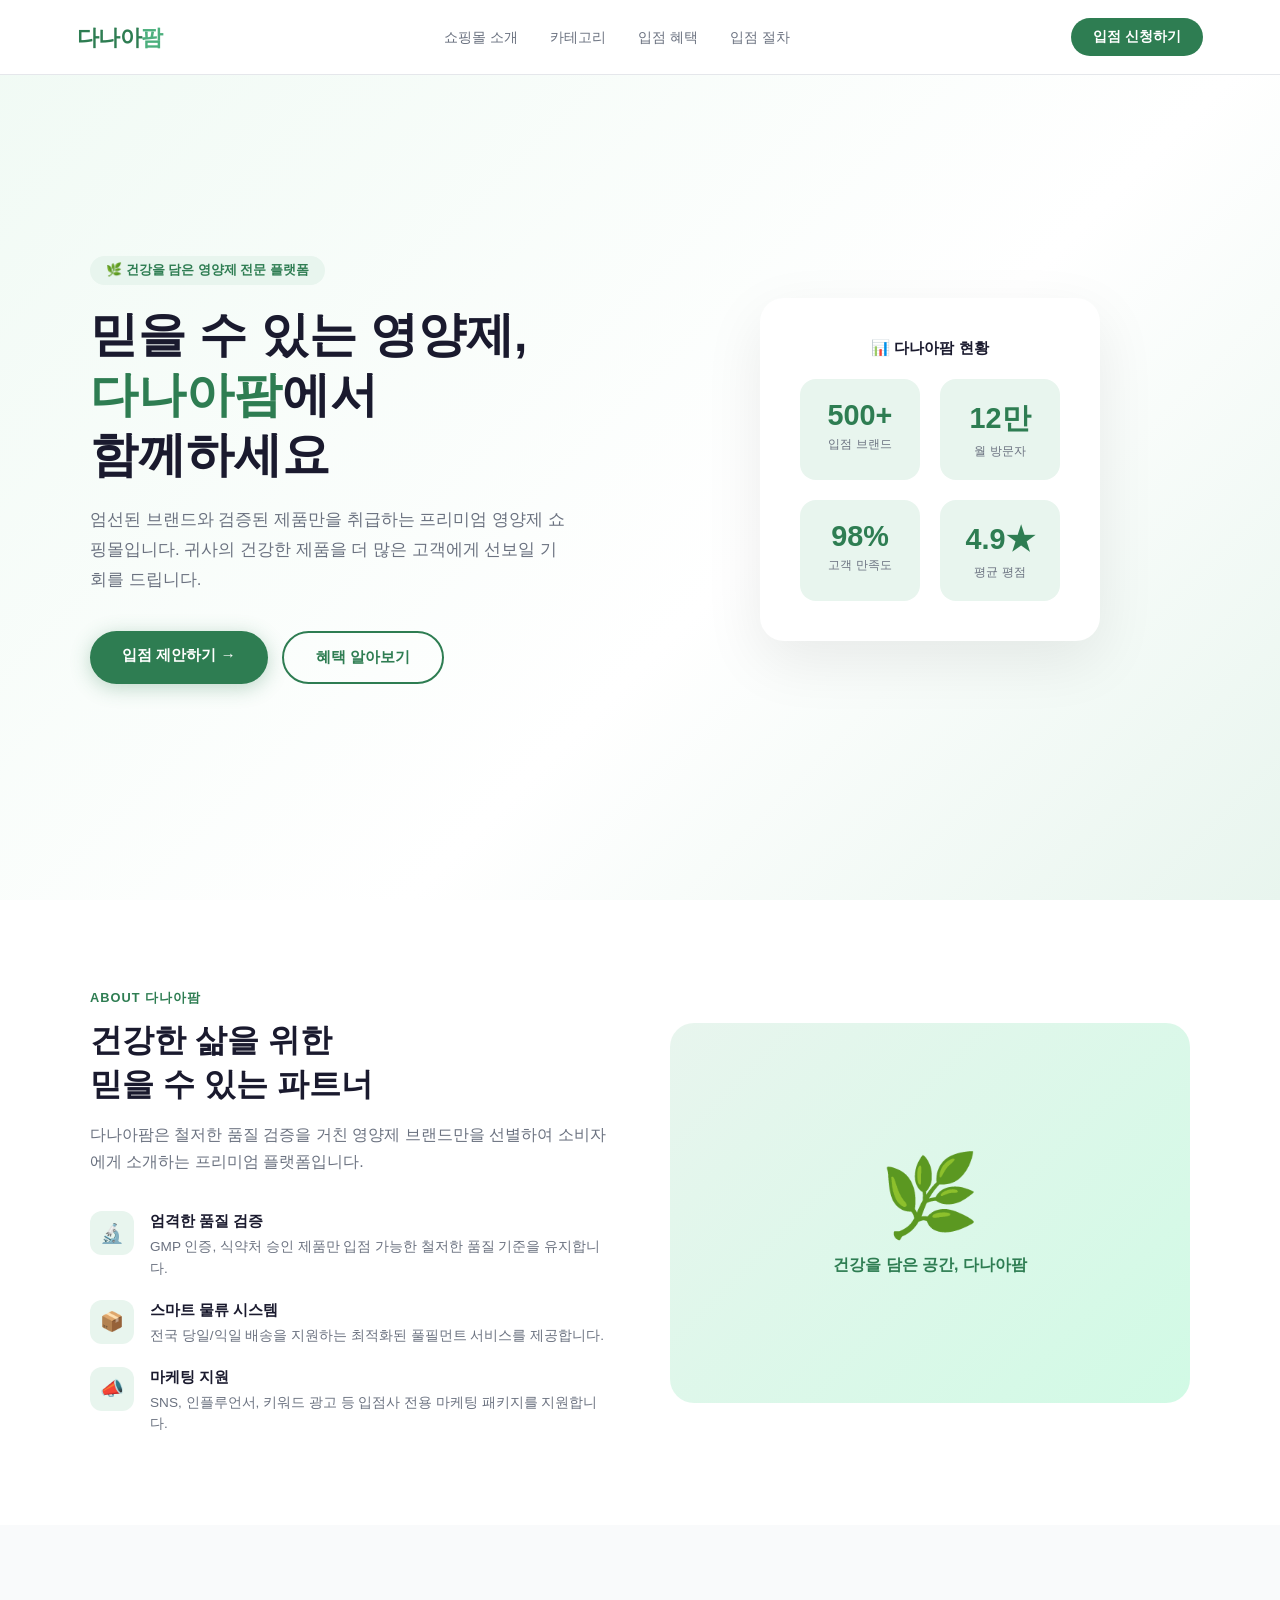
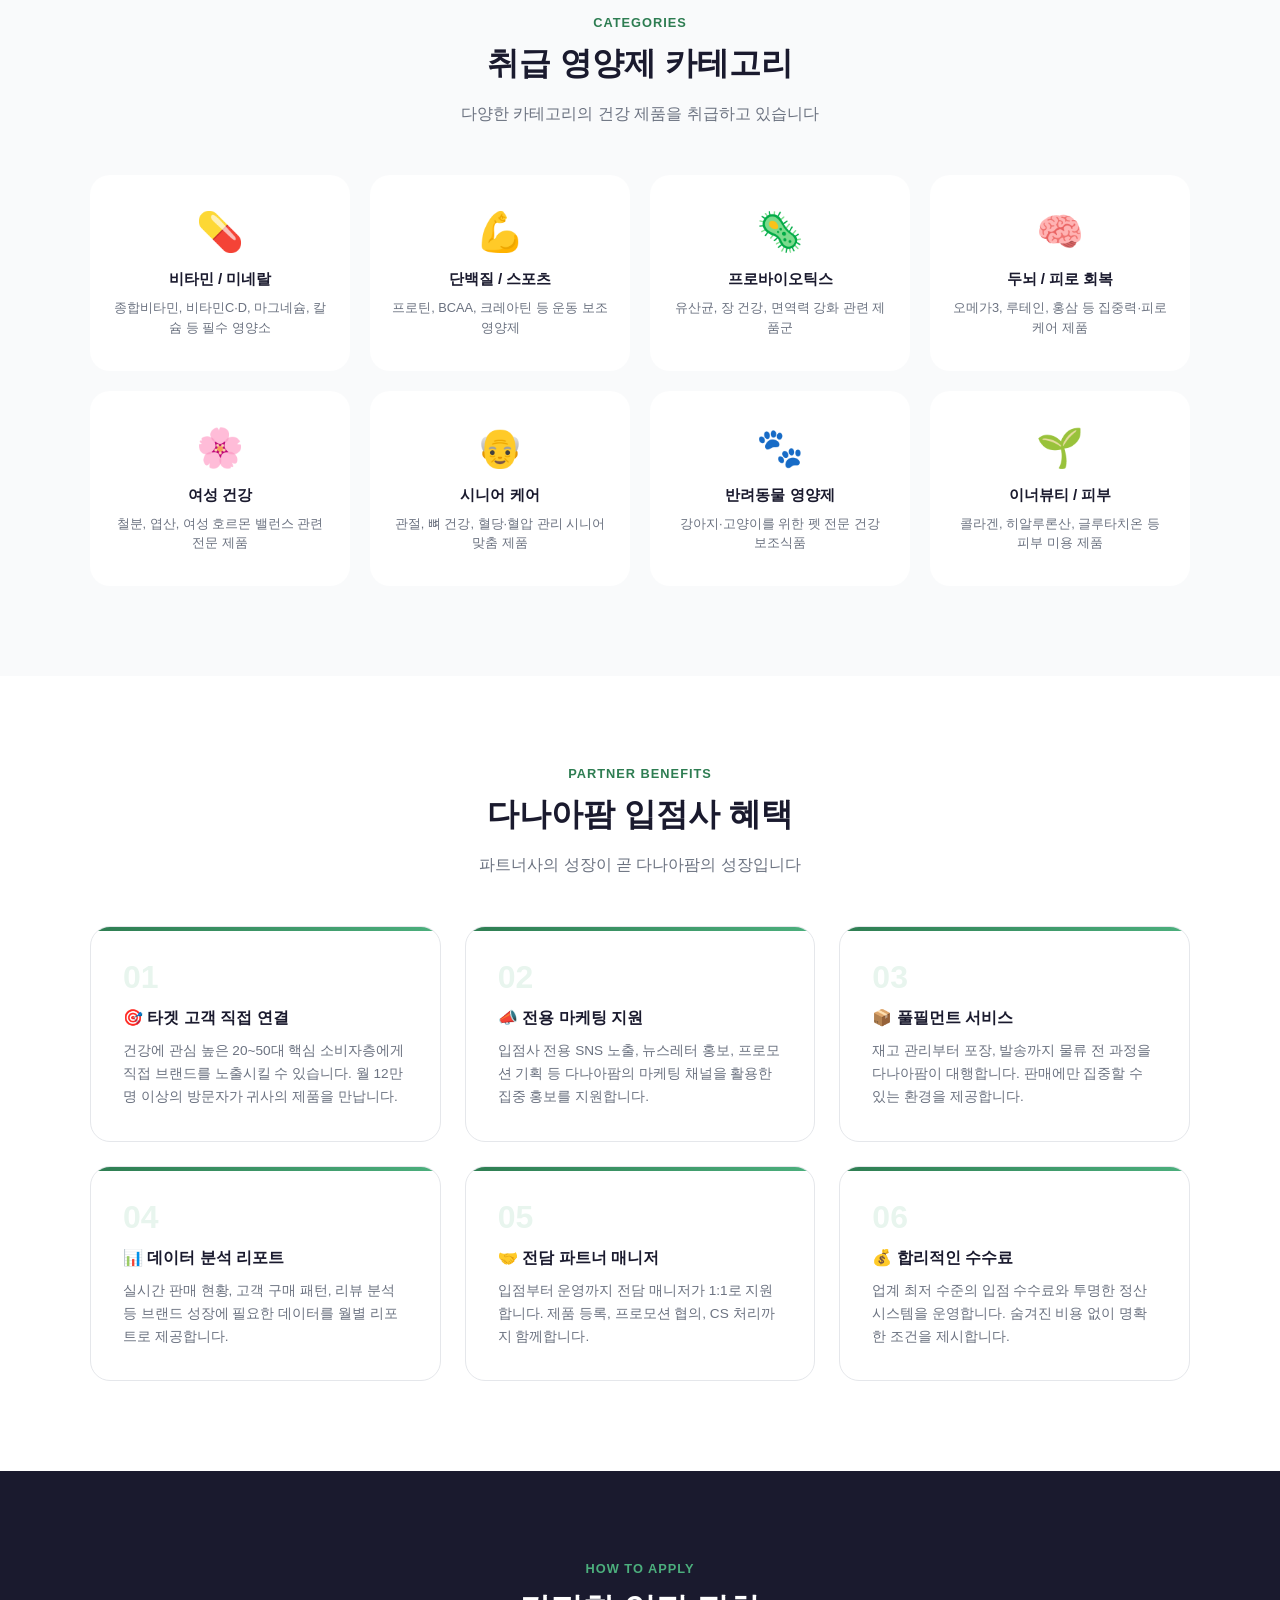
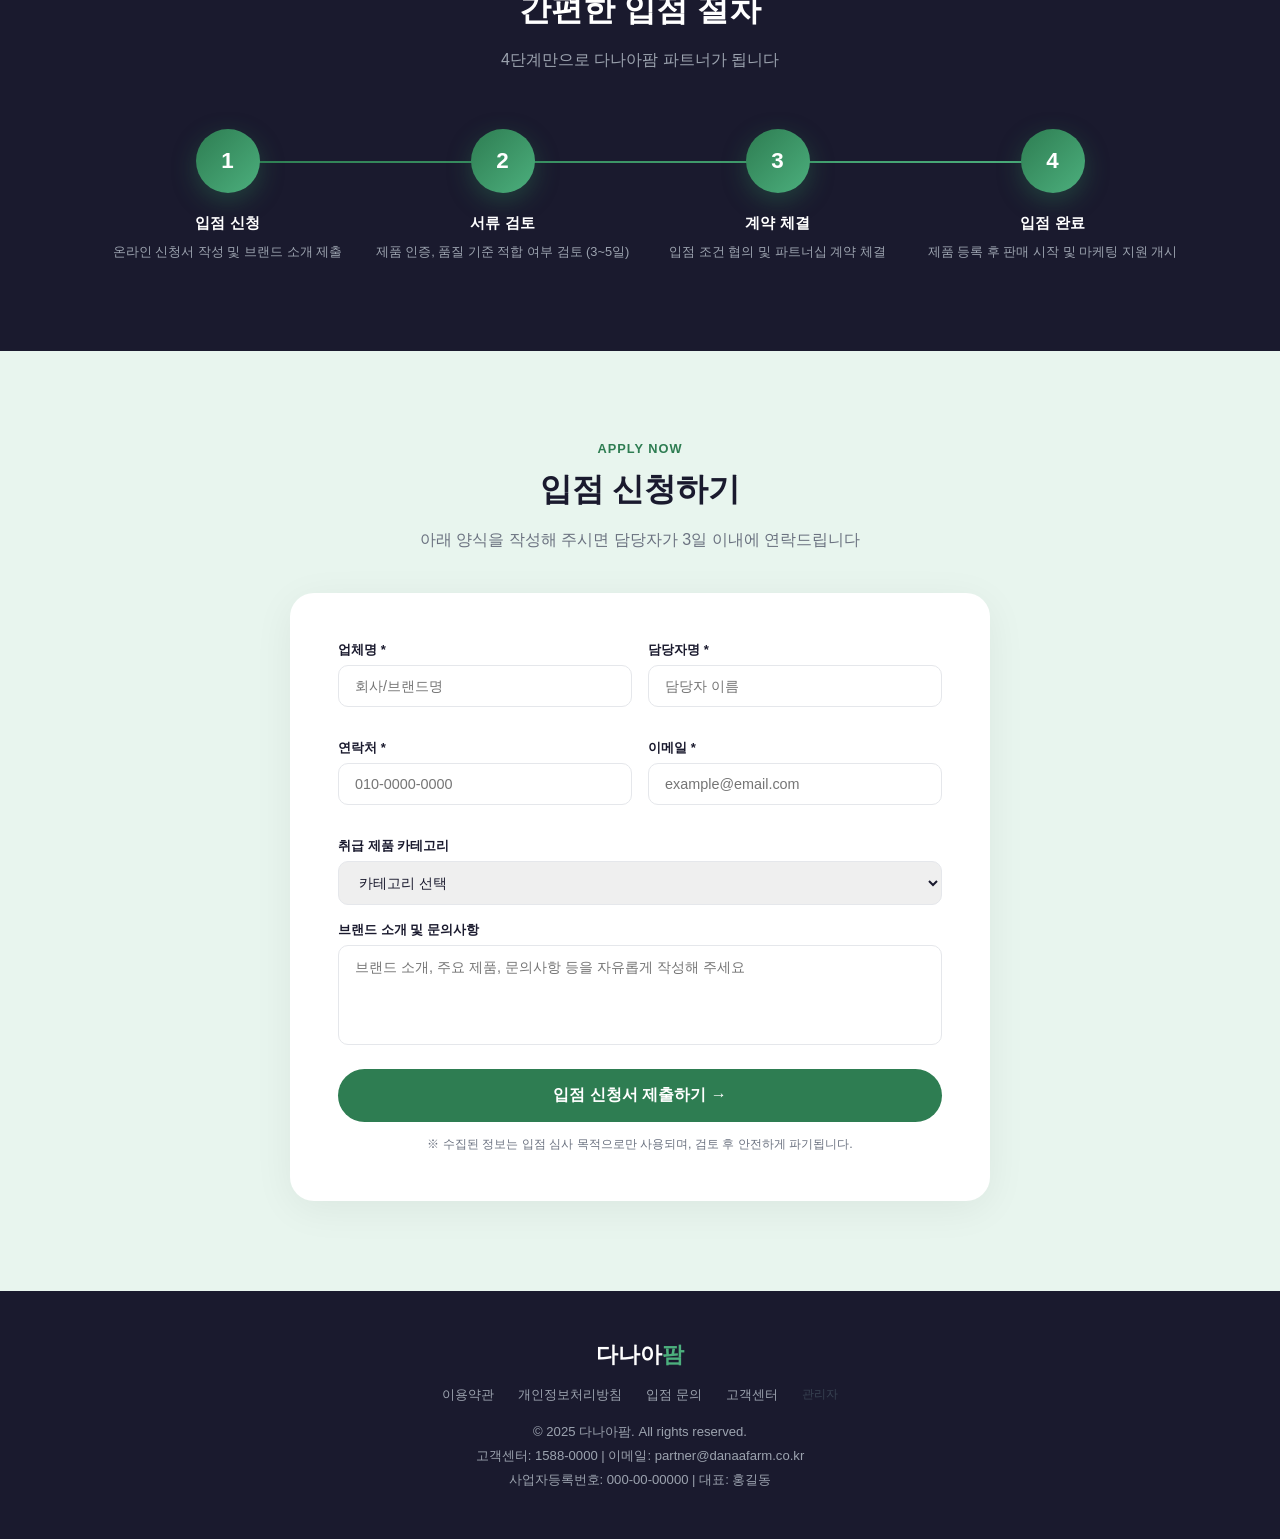
==== index.html @ 6bb66743 "Rename danaafarm.html to index.html" ====
<!DOCTYPE html>
<html lang="ko">
<head>
  <meta charset="UTF-8">
  <meta name="viewport" content="width=device-width, initial-scale=1.0">
  <title>다나아팜 - 건강을 담은 쇼핑몰</title>
  <link rel="stylesheet" href="/danaafarm.css">

</head>
<body>

  <!-- MAIN PAGE -->
  <div id="mainPage">
  <!-- NAVIGATION -->
  <nav>
    <div class="logo">다나아<span>팜</span></div>
    <ul class="nav-links">
      <li><a href="#about">쇼핑몰 소개</a></li>
      <li><a href="#categories">카테고리</a></li>
      <li><a href="#benefits">입점 혜택</a></li>
      <li><a href="#process">입점 절차</a></li>
    </ul>
    <a href="#apply" class="nav-cta">입점 신청하기</a>
  </nav>

<section class="hero">
  <div class="hero-inner">
    <div class="hero-text">
      <div class="hero-badge">🌿 건강을 담은 영양제 전문 플랫폼</div>
      <h1>믿을 수 있는 영양제,<br><em>다나아팜</em>에서<br>함께하세요</h1>
      <p>엄선된 브랜드와 검증된 제품만을 취급하는 프리미엄 영양제 쇼핑몰입니다. 귀사의 건강한 제품을 더 많은 고객에게 선보일 기회를 드립니다.</p>
      <div class="hero-btns">
        <a href="#apply" class="btn-primary">입점 제안하기 →</a>
        <a href="#benefits" class="btn-outline">혜택 알아보기</a>
      </div>
    </div>
    <div class="hero-visual">
      <div class="hero-card">
        <div class="hero-card-title">📊 다나아팜 현황</div>
        <div class="stat-grid">
          <div class="stat-item"><div class="stat-num">500+</div><div class="stat-label">입점 브랜드</div></div>
          <div class="stat-item"><div class="stat-num">12만</div><div class="stat-label">월 방문자</div></div>
          <div class="stat-item"><div class="stat-num">98%</div><div class="stat-label">고객 만족도</div></div>
          <div class="stat-item"><div class="stat-num">4.9★</div><div class="stat-label">평균 평점</div></div>
        </div>
      </div>
    </div>
  </div>
</section>

<section id="about">
  <div class="section-inner">
    <div class="about-grid">
      <div>
        <div class="section-label">About 다나아팜</div>
        <h2 class="section-title">건강한 삶을 위한<br>믿을 수 있는 파트너</h2>
        <p class="section-sub">다나아팜은 철저한 품질 검증을 거친 영양제 브랜드만을 선별하여 소비자에게 소개하는 프리미엄 플랫폼입니다.</p>
        <div class="about-features">
          <div class="feature-item"><div class="feature-icon">🔬</div><div class="feature-text"><h4>엄격한 품질 검증</h4><p>GMP 인증, 식약처 승인 제품만 입점 가능한 철저한 품질 기준을 유지합니다.</p></div></div>
          <div class="feature-item"><div class="feature-icon">📦</div><div class="feature-text"><h4>스마트 물류 시스템</h4><p>전국 당일/익일 배송을 지원하는 최적화된 풀필먼트 서비스를 제공합니다.</p></div></div>
          <div class="feature-item"><div class="feature-icon">📣</div><div class="feature-text"><h4>마케팅 지원</h4><p>SNS, 인플루언서, 키워드 광고 등 입점사 전용 마케팅 패키지를 지원합니다.</p></div></div>
        </div>
      </div>
      <div class="about-image"><div class="big-icon">🌿</div><p>건강을 담은 공간, 다나아팜</p></div>
    </div>
  </div>
</section>

  <!-- CATEGORIES SECTION -->
  <section class="categories" id="categories">
    <div class="section-inner">
      <div class="cat-header">
        <div class="section-label">Categories</div>
        <h2 class="section-title">취급 영양제 카테고리</h2>
        <p class="section-sub">다양한 카테고리의 건강 제품을 취급하고 있습니다</p>
      </div>
      <div class="cat-grid">
        <div class="cat-card">
          <div class="cat-emoji">💊</div>
          <h3>비타민 / 미네랄</h3>
          <p>종합비타민, 비타민C·D, 마그네슘, 칼슘 등 필수 영양소</p>
        </div>
        <div class="cat-card">
          <div class="cat-emoji">💪</div>
          <h3>단백질 / 스포츠</h3>
          <p>프로틴, BCAA, 크레아틴 등 운동 보조 영양제</p>
        </div>
        <div class="cat-card">
          <div class="cat-emoji">🦠</div>
          <h3>프로바이오틱스</h3>
          <p>유산균, 장 건강, 면역력 강화 관련 제품군</p>
        </div>
        <div class="cat-card">
          <div class="cat-emoji">🧠</div>
          <h3>두뇌 / 피로 회복</h3>
          <p>오메가3, 루테인, 홍삼 등 집중력·피로 케어 제품</p>
        </div>
        <div class="cat-card">
          <div class="cat-emoji">🌸</div>
          <h3>여성 건강</h3>
          <p>철분, 엽산, 여성 호르몬 밸런스 관련 전문 제품</p>
        </div>
        <div class="cat-card">
          <div class="cat-emoji">👴</div>
          <h3>시니어 케어</h3>
          <p>관절, 뼈 건강, 혈당·혈압 관리 시니어 맞춤 제품</p>
        </div>
        <div class="cat-card">
          <div class="cat-emoji">🐾</div>
          <h3>반려동물 영양제</h3>
          <p>강아지·고양이를 위한 펫 전문 건강 보조식품</p>
        </div>
        <div class="cat-card">
          <div class="cat-emoji">🌱</div>
          <h3>이너뷰티 / 피부</h3>
          <p>콜라겐, 히알루론산, 글루타치온 등 피부 미용 제품</p>
        </div>
      </div>
    </div>
  </section>

<section id="benefits">
  <div class="section-inner">
    <div class="benefits-header"><div class="section-label">Partner Benefits</div><h2 class="section-title">다나아팜 입점사 혜택</h2><p class="section-sub">파트너사의 성장이 곧 다나아팜의 성장입니다</p></div>
    <div class="benefits-grid">
      <div class="benefit-card"><div class="benefit-num">01</div><h3>🎯 타겟 고객 직접 연결</h3><p>건강에 관심 높은 20~50대 핵심 소비자층에게 직접 브랜드를 노출시킬 수 있습니다. 월 12만 명 이상의 방문자가 귀사의 제품을 만납니다.</p></div>
      <div class="benefit-card"><div class="benefit-num">02</div><h3>📣 전용 마케팅 지원</h3><p>입점사 전용 SNS 노출, 뉴스레터 홍보, 프로모션 기획 등 다나아팜의 마케팅 채널을 활용한 집중 홍보를 지원합니다.</p></div>
      <div class="benefit-card"><div class="benefit-num">03</div><h3>📦 풀필먼트 서비스</h3><p>재고 관리부터 포장, 발송까지 물류 전 과정을 다나아팜이 대행합니다. 판매에만 집중할 수 있는 환경을 제공합니다.</p></div>
      <div class="benefit-card"><div class="benefit-num">04</div><h3>📊 데이터 분석 리포트</h3><p>실시간 판매 현황, 고객 구매 패턴, 리뷰 분석 등 브랜드 성장에 필요한 데이터를 월별 리포트로 제공합니다.</p></div>
      <div class="benefit-card"><div class="benefit-num">05</div><h3>🤝 전담 파트너 매니저</h3><p>입점부터 운영까지 전담 매니저가 1:1로 지원합니다. 제품 등록, 프로모션 협의, CS 처리까지 함께합니다.</p></div>
      <div class="benefit-card"><div class="benefit-num">06</div><h3>💰 합리적인 수수료</h3><p>업계 최저 수준의 입점 수수료와 투명한 정산 시스템을 운영합니다. 숨겨진 비용 없이 명확한 조건을 제시합니다.</p></div>
    </div>
  </div>
</section>

<section class="process" id="process">
  <div class="section-inner">
    <div class="process-header"><div class="section-label" style="color:var(--green-light)">How to Apply</div><h2 class="section-title">간편한 입점 절차</h2><p class="section-sub">4단계만으로 다나아팜 파트너가 됩니다</p></div>
    <div class="process-steps">
      <div class="step"><div class="step-circle">1</div><h4>입점 신청</h4><p>온라인 신청서 작성 및 브랜드 소개 제출</p></div>
      <div class="step"><div class="step-circle">2</div><h4>서류 검토</h4><p>제품 인증, 품질 기준 적합 여부 검토 (3~5일)</p></div>
      <div class="step"><div class="step-circle">3</div><h4>계약 체결</h4><p>입점 조건 협의 및 파트너십 계약 체결</p></div>
      <div class="step"><div class="step-circle">4</div><h4>입점 완료</h4><p>제품 등록 후 판매 시작 및 마케팅 지원 개시</p></div>
    </div>
  </div>
</section>

<section class="form-section" id="apply">
  <div class="section-inner">
    <div class="form-inner">
      <div class="section-label">Apply Now</div>
      <h2 class="section-title">입점 신청하기</h2>
      <p class="section-sub" style="margin-bottom:40px">아래 양식을 작성해 주시면 담당자가 3일 이내에 연락드립니다</p>
      <div class="form-card">
        <div class="form-row">
          <div class="form-group"><label>업체명 *</label><input type="text" id="company" placeholder="회사/브랜드명"></div>
          <div class="form-group"><label>담당자명 *</label><input type="text" id="pname" placeholder="담당자 이름"></div>
        </div>
        <div class="form-row">
          <div class="form-group"><label>연락처 *</label><input type="tel" id="phone" placeholder="010-0000-0000"></div>
          <div class="form-group"><label>이메일 *</label><input type="email" id="email" placeholder="example@email.com"></div>
        </div>
        <div class="form-group">
          <label>취급 제품 카테고리</label>
          <select id="category">
            <option value="">카테고리 선택</option>
            <option>비타민 / 미네랄</option><option>단백질 / 스포츠</option><option>프로바이오틱스</option>
            <option>두뇌 / 피로 회복</option><option>여성 건강</option><option>시니어 케어</option>
            <option>반려동물 영양제</option><option>이너뷰티 / 피부</option><option>기타</option>
          </select>
        </div>
        <div class="form-group"><label>브랜드 소개 및 문의사항</label><textarea id="message" placeholder="브랜드 소개, 주요 제품, 문의사항 등을 자유롭게 작성해 주세요"></textarea></div>
        <button class="form-submit" id="submitBtn" onclick="submitForm()">입점 신청서 제출하기 →</button>
        <div class="sending-msg" id="sendingMsg">⏳ 신청서를 전송 중입니다. 잠시만 기다려주세요...</div>
        <div class="success-msg" id="successMsg">✅ 입점 신청이 완료되었습니다! 담당자가 3일 이내에 연락드리겠습니다. 감사합니다 🌿</div>
        <p class="form-note">※ 수집된 정보는 입점 심사 목적으로만 사용되며, 검토 후 안전하게 파기됩니다.</p>
      </div>
    </div>
  </div>
</section>

  <!-- FOOTER -->
  <footer>
    <div class="footer-logo">다나아<span>팜</span></div>
    <div class="footer-links">
      <a href="#">이용약관</a>
      <a href="#">개인정보처리방침</a>
      <a href="#">입점 문의</a>
      <a href="#">고객센터</a>
      <a href="#" class="admin-link" onclick="openLogin(event)">관리자</a>
    </div>
    <p>© 2025 다나아팜. All rights reserved.<br>
       고객센터: 1588-0000 | 이메일: partner@danaafarm.co.kr<br>
       사업자등록번호: 000-00-00000 | 대표: 홍길동</p>
  </footer>
  </div>

  <!-- LOGIN PANEL -->
  <div id="loginPanel" style="display:flex">
    <div class="login-card">
      <div style="font-size:2rem;margin-bottom:12px">🔐</div>
      <h2>관리자 로그인</h2>
      <p>다나아팜 관리자 전용 페이지입니다</p>
      <input type="password" class="login-input" id="pwInput" placeholder="비밀번호 입력" onkeydown="if(event.key==='Enter')checkLogin()">
      <button class="login-btn" onclick="checkLogin()">로그인</button>
      <div class="login-error" id="loginError">비밀번호가 올바르지 않습니다</div>
      <span class="login-cancel" onclick="closeLogin()">취소</span>
    </div>
  </div>

  <!-- ADMIN PANEL -->
  <div id="adminPanel">
    <div class="admin-nav">
      <div class="admin-nav-logo">다나아<span>팜</span> 관리자 대시보드</div>
      <button class="admin-close" onclick="closeAdmin()">← 홈으로</button>
    </div>
    <div class="admin-body">
      <div class="admin-header">
        <h1>📋 입점 신청 관리</h1>
        <p id="adminDate">—</p>
      </div>
      
      <div class="admin-stats">
        <div class="admin-stat all">
          <div class="admin-stat-num" id="statTotal">0</div>
          <div class="admin-stat-label">📊 전체 신청</div>
        </div>
        <div class="admin-stat s1">
          <div class="admin-stat-num" id="statNew">0</div>
          <div class="admin-stat-label">🟢 신규</div>
        </div>
        <div class="admin-stat s2">
          <div class="admin-stat-num" id="statReview">0</div>
          <div class="admin-stat-label">🟡 검토중</div>
        </div>
        <div class="admin-stat s3">
          <div class="admin-stat-num" id="statDone">0</div>
          <div class="admin-stat-label">🔵 완료</div>
        </div>
        <div class="admin-stat s4">
          <div class="admin-stat-num" id="statReject">0</div>
          <div class="admin-stat-label">🔴 반려</div>
        </div>
      </div>
      
      <div class="admin-toolbar">
        <div class="admin-toolbar-left">
          <h2>신청 목록</h2>
          <div class="filter-tabs">
            <button class="ftab active" onclick="setFilter('전체',this)">전체</button>
            <button class="ftab" onclick="setFilter('신규',this)">🟢 신규</button>
            <button class="ftab" onclick="setFilter('검토중',this)">🟡 검토중</button>
            <button class="ftab" onclick="setFilter('완료',this)">🔵 완료</button>
            <button class="ftab" onclick="setFilter('반려',this)">🔴 반려</button>
          </div>
        </div>
        <div class="admin-actions">
          <button class="btn-refresh" onclick="loadApplications()">🔄 새로고침</button>
          <button class="btn-export" onclick="exportCSV()">📥 CSV 내보내기</button>
        </div>
      </div>
      
      <div class="applications-table">
        <div class="table-wrap">
          <table>
            <thead>
              <tr>
                <th>#</th>
                <th>신청일시</th>
                <th>업체명</th>
                <th>담당자</th>
                <th>연락처</th>
                <th>이메일</th>
                <th>카테고리</th>
                <th>상태 변경</th>
                <th>관리</th>
              </tr>
            </thead>
            <tbody id="appTableBody"></tbody>
          </table>
        </div>
      </div>
    </div>
  </div>

  <!-- DETAIL MODAL -->
  <div id="detailModal">
    <div class="modal-card">
      <h3>📄 신청 상세 정보 <button class="modal-close" onclick="closeDetail()">✕</button></h3>
      <div id="detailContent"></div>
      <p style="font-size:.78rem;color:var(--gray);margin-top:16px;text-align:center">상태를 클릭하면 즉시 변경 및 저장됩니다</p>
      <div class="modal-status-row" id="modalStatusRow"></div>
    </div>
  </div>

  <!-- TOAST NOTIFICATION -->
  <div class="toast" id="toast"></div>

<script>
  // ===== ADMIN CONFIGURATION =====
  const ADMIN_PW = 'danaafarm2024';
  let applications = [];
  let currentFilter = '전체';
  let currentDetailIdx = -1;

  // ===== TOAST NOTIFICATION =====
  function showToast(msg) {
    const t = document.getElementById('toast');
    t.textContent = msg;
    t.classList.add('show');
    setTimeout(() => t.classList.remove('show'), 2500);
  }

  // ===== LOGIN FUNCTIONS =====
  function openLogin(e) {
    if (e) e.preventDefault();
    document.getElementById('loginPanel').style.display = 'flex';
    document.getElementById('pwInput').value = '';
    document.getElementById('loginError').style.display = 'none';
    setTimeout(() => document.getElementById('pwInput').focus(), 100);
  }

  function closeLogin() {
    document.getElementById('loginPanel').style.display = 'none';
  }

  function checkLogin() {
    if (document.getElementById('pwInput').value === ADMIN_PW) {
      closeLogin();
      openAdmin();
    } else {
      document.getElementById('loginError').style.display = 'block';
      document.getElementById('pwInput').value = '';
    }
  }

  // ===== ADMIN FUNCTIONS =====
  function openAdmin() {
    document.getElementById('adminPanel').style.display = 'block';
    window.scrollTo(0, 0);
    loadApplications();
  }

  function closeAdmin() {
    document.getElementById('adminPanel').style.display = 'none';
  }

  async function loadApplications() {
    try {
      const r = await window.storage.get('danaafarm_applications');
      applications = r ? JSON.parse(r.value) : [];
    } catch (e) {
      applications = [];
    }
    renderTable();
    updateStats();
    document.getElementById('adminDate').textContent = 
      '마지막 업데이트: ' + new Date().toLocaleString('ko-KR');
  }

  async function saveApplications() {
    try {
      await window.storage.set('danaafarm_applications', JSON.stringify(applications));
    } catch (e) {
      console.error(e);
    }
  }

  function updateStats() {
    document.getElementById('statTotal').textContent = applications.length;
    document.getElementById('statNew').textContent = 
      applications.filter(a => a.status === '신규').length;
    document.getElementById('statReview').textContent = 
      applications.filter(a => a.status === '검토중').length;
    document.getElementById('statDone').textContent = 
      applications.filter(a => a.status === '완료').length;
    document.getElementById('statReject').textContent = 
      applications.filter(a => a.status === '반려').length;
  }

  function setFilter(f, el) {
    currentFilter = f;
    document.querySelectorAll('.ftab').forEach(t => t.classList.remove('active'));
    el.classList.add('active');
    renderTable();
  }

  function renderTable() {
    const filtered = currentFilter === '전체' ? 
      applications : 
      applications.filter(a => a.status === currentFilter);
    const reversed = filtered.slice().reverse();
    const tbody = document.getElementById('appTableBody');
    
    if (!reversed.length) {
      tbody.innerHTML = `<tr><td colspan="9"><div class="empty-state"><div class="empty-icon">📭</div><p>해당 상태의 신청 내역이 없습니다</p></div></td></tr>`;
      return;
    }
    
    tbody.innerHTML = reversed.map((a) => {
      const realIdx = applications.indexOf(a);
      return `<tr>
        <td style="color:var(--gray);font-size:.78rem">${realIdx + 1}</td>
        <td style="white-space:nowrap;font-size:.78rem">${new Date(a.date).toLocaleString('ko-KR', {month:'2-digit',day:'2-digit',hour:'2-digit',minute:'2-digit'})}</td>
        <td><strong>${a.company}</strong></td>
        <td>${a.name}</td>
        <td style="white-space:nowrap">${a.phone}</td>
        <td style="font-size:.78rem">${a.email}</td>
        <td style="font-size:.8rem">${a.category || '—'}</td>
        <td>
          <select class="status-select s-${a.status || '신규'}" onchange="changeStatus(${realIdx},this)">
            <option ${a.status === '신규' ? 'selected' : ''}>신규</option>
            <option ${a.status === '검토중' ? 'selected' : ''}>검토중</option>
            <option ${a.status === '완료' ? 'selected' : ''}>완료</option>
            <option ${a.status === '반려' ? 'selected' : ''}>반려</option>
          </select>
        </td>
        <td style="white-space:nowrap">
          <button class="detail-btn" onclick="showDetail(${realIdx})">상세</button>
          <button class="delete-btn" onclick="deleteApp(${realIdx})" title="삭제">🗑</button>
        </td>
      </tr>`;
    }).join('');
  }

  async function changeStatus(idx, sel) {
    const prev = applications[idx].status;
    const next = sel.value;
    applications[idx].status = next;
    sel.className = `status-select s-${next}`;
    await saveApplications();
    updateStats();
    showToast(`✅ "${applications[idx].company}" 상태: ${prev} → ${next}`);
    if (currentDetailIdx === idx) renderModalStatus(idx);
  }

  async function deleteApp(idx) {
    if (!confirm(`"${applications[idx].company}" 신청을 삭제하시겠습니까?`)) return;
    applications.splice(idx, 1);
    await saveApplications();
    renderTable();
    updateStats();
    showToast('🗑 삭제되었습니다');
  }

  function showDetail(idx) {
    currentDetailIdx = idx;
    const a = applications[idx];
    document.getElementById('detailContent').innerHTML = `
      <div class="modal-row"><div class="modal-label">업체명</div><div class="modal-val"><strong>${a.company}</strong></div></div>
      <div class="modal-row"><div class="modal-label">담당자</div><div class="modal-val">${a.name}</div></div>
      <div class="modal-row"><div class="modal-label">연락처</div><div class="modal-val"><a href="tel:${a.phone}" style="color:var(--green)">${a.phone}</a></div></div>
      <div class="modal-row"><div class="modal-label">이메일</div><div class="modal-val"><a href="mailto:${a.email}" style="color:var(--green)">${a.email}</a></div></div>
      <div class="modal-row"><div class="modal-label">카테고리</div><div class="modal-val">${a.category || '—'}</div></div>
      <div class="modal-row"><div class="modal-label">신청일시</div><div class="modal-val">${new Date(a.date).toLocaleString('ko-KR')}</div></div>
      <div class="modal-row"><div class="modal-label">소개/문의</div><div class="modal-val" style="background:#f9fafb;padding:12px;border-radius:8px;max-height:120px;overflow-y:auto;white-space:pre-wrap">${a.message || '(없음)'}</div></div>
      <div style="margin-top:20px;font-size:.82rem;font-weight:700;color:var(--gray);margin-bottom:8px">📌 상태 변경</div>`;
    renderModalStatus(idx);
    document.getElementById('detailModal').style.display = 'flex';
  }

  function renderModalStatus(idx) {
    const a = applications[idx];
    const statuses = ['신규', '검토중', '완료', '반려'];
    document.getElementById('modalStatusRow').innerHTML = statuses.map(s =>
      `<button class="modal-status-btn ${s} ${a.status === s ? 'active' : ''}" onclick="changeStatusFromModal(${idx},'${s}')">${s}</button>`
    ).join('');
  }

  async function changeStatusFromModal(idx, newStatus) {
    const prev = applications[idx].status;
    applications[idx].status = newStatus;
    await saveApplications();
    renderTable();
    updateStats();
    renderModalStatus(idx);
    showToast(`✅ 상태 변경: ${prev} → ${newStatus}`);
  }

  function closeDetail() {
    document.getElementById('detailModal').style.display = 'none';
    currentDetailIdx = -1;
  }

  function exportCSV() {
    if (!applications.length) {
      alert('신청 데이터가 없습니다.');
      return;
    }
    const h = ['번호', '신청일시', '업체명', '담당자', '연락처', '이메일', '카테고리', '상태', '소개/문의'];
    const rows = applications.map((a, i) => [
      i + 1,
      new Date(a.date).toLocaleString('ko-KR'),
      a.company,
      a.name,
      a.phone,
      a.email,
      a.category || '',
      a.status || '신규',
      (a.message || '').replace(/,/g, '；').replace(/\n/g, ' ')
    ]);
    const csv = '\uFEFF' + [h, ...rows]
      .map(r => r.map(c => `"${c}"`).join(','))
      .join('\n');
    const blob = new Blob([csv], { type: 'text/csv;charset=utf-8;' });
    const url = URL.createObjectURL(blob);
    const l = document.createElement('a');
    l.href = url;
    l.download = '다나아팜_입점신청_' + new Date().toLocaleDateString('ko-KR') + '.csv';
    l.click();
  }

  // ===== FORM SUBMISSION =====
  async function submitForm() {
    const company = document.getElementById('company').value.trim();
    const name = document.getElementById('pname').value.trim();
    const phone = document.getElementById('phone').value.trim();
    const email = document.getElementById('email').value.trim();
    const category = document.getElementById('category').value;
    const message = document.getElementById('message').value.trim();
    
    if (!company || !name || !phone || !email) {
      alert('필수 항목을 모두 입력해 주세요.');
      return;
    }
    
    document.getElementById('submitBtn').disabled = true;
    document.getElementById('submitBtn').style.display = 'none';
    document.getElementById('sendingMsg').style.display = 'block';
    
    const newApp = {
      company,
      name,
      phone,
      email,
      category,
      message,
      date: new Date().toISOString(),
      status: '신규'
    };
    
    try {
      const r = await window.storage.get('danaafarm_applications');
      const arr = r ? JSON.parse(r.value) : [];
      arr.push(newApp);
      await window.storage.set('danaafarm_applications', JSON.stringify(arr));
    } catch (e) {}
    
    try {
      await fetch('https://api.anthropic.com/v1/messages', {
        method: 'POST',
        headers: { 'Content-Type': 'application/json' },
        body: JSON.stringify({
          model: 'claude-sonnet-4-20250514',
          max_tokens: 1000,
          messages: [{
            role: 'user',
            content: `다나아팜 입점 신청이 접수되었습니다. 아래 내용으로 이메일을 발송해주세요.\n받는 사람: partner@danaafarm.co.kr\n제목: [다나아팜] 새 입점 신청 - ${company}\n\n■ 업체명: ${company}\n■ 담당자: ${name}\n■ 연락처: ${phone}\n■ 이메일: ${email}\n■ 카테고리: ${category || '미선택'}\n■ 브랜드 소개: ${message || '없음'}\n■ 신청일시: ${new Date().toLocaleString('ko-KR')}`
          }],
          mcp_servers: [{
            type: 'url',
            url: 'https://gmailmcp.googleapis.com/mcp/v1',
            name: 'gmail-mcp'
          }]
        })
      });
    } catch (e) {}
    
    document.getElementById('sendingMsg').style.display = 'none';
    document.getElementById('successMsg').style.display = 'block';
  }

  // ===== INITIALIZATION =====
  document.addEventListener('DOMContentLoaded', () => {
    document.getElementById('loginPanel').style.display = 'none';
  });
</script>
</body>
</html>
---- danaafarm.css ----
/* =============================================
   다나아팜 (Danaafarm) - style.css
   ============================================= */

/* ---------- CSS Variables ---------- */
:root {
  --green: #2e7d52;
  --green-light: #4caf7d;
  --green-pale: #e8f5ee;
  --dark: #1a1a2e;
  --gray: #6b7280;
  --light: #f9fafb;
  --white: #ffffff;
}

/* ---------- Reset ---------- */
* { margin: 0; padding: 0; box-sizing: border-box; }
html { scroll-behavior: smooth; }
body {
  font-family: 'Apple SD Gothic Neo', 'Noto Sans KR', sans-serif;
  color: var(--dark);
  background: var(--white);
}

/* =============================================
   NAVIGATION
   ============================================= */
nav {
  position: fixed; top: 0; width: 100%;
  background: rgba(255,255,255,0.95);
  backdrop-filter: blur(10px);
  z-index: 100;
  display: flex; justify-content: space-between; align-items: center;
  padding: 18px 6%;
  border-bottom: 1px solid #e5e7eb;
}
.logo {
  font-size: 1.4rem; font-weight: 800;
  color: var(--green); letter-spacing: -0.5px; cursor: pointer;
}
.logo span { color: var(--green-light); }
.nav-links { display: flex; gap: 32px; list-style: none; }
.nav-links a {
  text-decoration: none; color: var(--gray);
  font-size: 0.9rem; font-weight: 500; transition: color 0.2s;
}
.nav-links a:hover { color: var(--green); }
.nav-cta {
  background: var(--green); color: white;
  padding: 10px 22px; border-radius: 50px;
  font-size: 0.85rem; font-weight: 600;
  text-decoration: none; transition: background 0.2s;
}
.nav-cta:hover { background: var(--green-light); }

/* =============================================
   HERO
   ============================================= */
.hero {
  min-height: 100vh; display: flex; align-items: center;
  background: linear-gradient(135deg, #f0faf4 0%, #ffffff 60%, #e8f5ee 100%);
  padding: 120px 6% 80px;
}
.hero-inner {
  max-width: 1100px; margin: 0 auto;
  display: flex; align-items: center; gap: 60px; width: 100%;
}
.hero-text { flex: 1; }
.hero-badge {
  display: inline-block; background: var(--green-pale); color: var(--green);
  padding: 6px 16px; border-radius: 50px;
  font-size: 0.8rem; font-weight: 600; margin-bottom: 20px;
}
.hero h1 { font-size: 3rem; font-weight: 800; line-height: 1.25; margin-bottom: 20px; }
.hero h1 em { color: var(--green); font-style: normal; }
.hero p {
  font-size: 1.05rem; color: var(--gray);
  line-height: 1.8; margin-bottom: 36px; max-width: 480px;
}
.hero-btns { display: flex; gap: 14px; flex-wrap: wrap; }

/* Buttons */
.btn-primary {
  background: var(--green); color: white;
  padding: 14px 32px; border-radius: 50px;
  font-size: 0.95rem; font-weight: 700;
  text-decoration: none; transition: all 0.2s;
  box-shadow: 0 4px 20px rgba(46,125,82,0.3);
}
.btn-primary:hover { background: var(--green-light); transform: translateY(-2px); }
.btn-outline {
  border: 2px solid var(--green); color: var(--green);
  padding: 14px 32px; border-radius: 50px;
  font-size: 0.95rem; font-weight: 700;
  text-decoration: none; transition: all 0.2s;
}
.btn-outline:hover { background: var(--green-pale); }

/* Hero Card */
.hero-visual { flex: 1; display: flex; justify-content: center; }
.hero-card {
  background: white; border-radius: 24px; padding: 40px;
  box-shadow: 0 20px 60px rgba(0,0,0,0.08);
  max-width: 340px; width: 100%;
}
.stat-grid { display: grid; grid-template-columns: 1fr 1fr; gap: 20px; }
.stat-item {
  text-align: center; padding: 20px;
  background: var(--green-pale); border-radius: 16px;
}
.stat-num { font-size: 1.8rem; font-weight: 800; color: var(--green); }
.stat-label { font-size: 0.78rem; color: var(--gray); margin-top: 4px; }
.hero-card-title { text-align: center; font-weight: 700; margin-bottom: 20px; font-size: 0.95rem; }

/* =============================================
   SECTION COMMON
   ============================================= */
section { padding: 90px 6%; }
.section-inner { max-width: 1100px; margin: 0 auto; }
.section-label {
  color: var(--green); font-size: 0.8rem; font-weight: 700;
  letter-spacing: 1px; text-transform: uppercase; margin-bottom: 12px;
}
.section-title { font-size: 2rem; font-weight: 800; margin-bottom: 14px; }
.section-sub { color: var(--gray); font-size: 1rem; line-height: 1.7; }

/* =============================================
   ABOUT
   ============================================= */
.about-grid { display: grid; grid-template-columns: 1fr 1fr; gap: 60px; align-items: center; }
.about-features { display: flex; flex-direction: column; gap: 20px; margin-top: 36px; }
.feature-item { display: flex; gap: 16px; align-items: flex-start; }
.feature-icon {
  width: 44px; height: 44px; background: var(--green-pale);
  border-radius: 12px; display: flex; align-items: center;
  justify-content: center; font-size: 1.2rem; flex-shrink: 0;
}
.feature-text h4 { font-size: 0.95rem; font-weight: 700; margin-bottom: 4px; }
.feature-text p { font-size: 0.85rem; color: var(--gray); line-height: 1.6; }
.about-image {
  background: linear-gradient(135deg, var(--green-pale), #d1fae5);
  border-radius: 24px; height: 380px;
  display: flex; align-items: center; justify-content: center;
  flex-direction: column; gap: 12px;
}
.about-image .big-icon { font-size: 5rem; }
.about-image p { color: var(--green); font-weight: 600; font-size: 1rem; }

/* =============================================
   CATEGORIES
   ============================================= */
.categories { background: var(--light); }
.cat-header { text-align: center; margin-bottom: 48px; }
.cat-grid { display: grid; grid-template-columns: repeat(4, 1fr); gap: 20px; }
.cat-card {
  background: white; border-radius: 20px; padding: 32px 20px;
  text-align: center; transition: all 0.2s; border: 2px solid transparent;
}
.cat-card:hover {
  border-color: var(--green-light);
  transform: translateY(-4px);
  box-shadow: 0 12px 30px rgba(0,0,0,0.08);
}
.cat-emoji { font-size: 2.4rem; margin-bottom: 14px; }
.cat-card h3 { font-size: 0.95rem; font-weight: 700; margin-bottom: 8px; }
.cat-card p { font-size: 0.8rem; color: var(--gray); line-height: 1.5; }

/* =============================================
   BENEFITS
   ============================================= */
.benefits-header { text-align: center; margin-bottom: 48px; }
.benefits-grid { display: grid; grid-template-columns: repeat(3, 1fr); gap: 24px; }
.benefit-card {
  border: 1px solid #e5e7eb; border-radius: 20px; padding: 32px;
  transition: all 0.2s; position: relative; overflow: hidden;
}
.benefit-card::before {
  content: ''; position: absolute; top: 0; left: 0; right: 0; height: 4px;
  background: linear-gradient(90deg, var(--green), var(--green-light));
}
.benefit-card:hover { box-shadow: 0 16px 40px rgba(0,0,0,0.08); transform: translateY(-4px); }
.benefit-num { font-size: 2rem; font-weight: 800; color: var(--green-pale); margin-bottom: 12px; }
.benefit-card h3 { font-size: 1rem; font-weight: 700; margin-bottom: 10px; }
.benefit-card p { font-size: 0.85rem; color: var(--gray); line-height: 1.7; }

/* =============================================
   PROCESS
   ============================================= */
.process { background: var(--dark); color: white; }
.process-header { text-align: center; margin-bottom: 56px; }
.process-header .section-title { color: white; }
.process-header .section-sub { color: #9ca3af; }
.process-steps { display: flex; position: relative; }
.process-steps::before {
  content: ''; position: absolute; top: 32px; left: 10%; right: 10%;
  height: 2px; background: linear-gradient(90deg, var(--green), var(--green-light)); z-index: 0;
}
.step { flex: 1; text-align: center; position: relative; z-index: 1; }
.step-circle {
  width: 64px; height: 64px; border-radius: 50%;
  background: linear-gradient(135deg, var(--green), var(--green-light));
  display: flex; align-items: center; justify-content: center;
  margin: 0 auto 20px; font-size: 1.4rem; font-weight: 800; color: white;
  box-shadow: 0 8px 24px rgba(46,125,82,0.4);
}
.step h4 { font-size: 0.95rem; font-weight: 700; margin-bottom: 8px; color: white; }
.step p { font-size: 0.8rem; color: #9ca3af; line-height: 1.5; padding: 0 8px; }

/* =============================================
   APPLY FORM
   ============================================= */
.form-section { background: var(--green-pale); }
.form-inner { max-width: 700px; margin: 0 auto; text-align: center; }
.form-card {
  background: white; border-radius: 24px; padding: 48px;
  box-shadow: 0 8px 40px rgba(0,0,0,0.06);
}
.form-row { display: grid; grid-template-columns: 1fr 1fr; gap: 16px; margin-bottom: 16px; }
.form-group { display: flex; flex-direction: column; gap: 6px; margin-bottom: 16px; text-align: left; }
.form-group label { font-size: 0.82rem; font-weight: 600; color: var(--dark); }
.form-group input,
.form-group textarea,
.form-group select {
  border: 1px solid #e5e7eb; border-radius: 10px;
  padding: 12px 16px; font-size: 0.9rem; color: var(--dark);
  outline: none; transition: border 0.2s; font-family: inherit;
}
.form-group input:focus,
.form-group textarea:focus,
.form-group select:focus { border-color: var(--green); }
.form-group textarea { height: 100px; resize: none; }
.form-submit {
  width: 100%; background: var(--green); color: white; border: none;
  padding: 16px; border-radius: 50px; font-size: 1rem; font-weight: 700;
  cursor: pointer; transition: all 0.2s; margin-top: 8px;
}
.form-submit:hover { background: var(--green-light); }
.form-submit:disabled { background: #9ca3af; cursor: not-allowed; }
.success-msg {
  display: none; background: var(--green-pale); border-radius: 16px;
  padding: 24px; text-align: center; color: var(--green);
  font-weight: 600; margin-top: 16px;
}
.sending-msg { display: none; color: var(--gray); font-size: 0.85rem; margin-top: 12px; }
.form-note { font-size: 0.78rem; color: var(--gray); margin-top: 14px; }

/* =============================================
   FOOTER
   ============================================= */
footer { background: var(--dark); color: #9ca3af; padding: 48px 6%; text-align: center; }
.footer-logo { font-size: 1.4rem; font-weight: 800; color: white; margin-bottom: 12px; cursor: pointer; }
.footer-logo span { color: var(--green-light); }
.footer-links { display: flex; justify-content: center; gap: 24px; margin: 16px 0; flex-wrap: wrap; }
.footer-links a { color: #9ca3af; text-decoration: none; font-size: 0.82rem; }
.footer-links a:hover { color: var(--green-light); }
.admin-link { color: #374151 !important; font-size: 0.75rem !important; }
footer p { font-size: 0.82rem; line-height: 1.8; }

/* =============================================
   STATUS BADGES
   ============================================= */
.badge { display: inline-block; padding: 3px 10px; border-radius: 50px; font-size: 0.72rem; font-weight: 600; }
.badge-신규    { background: #dcfce7; color: #16a34a; }
.badge-검토중  { background: #fef9c3; color: #ca8a04; }
.badge-완료    { background: #dbeafe; color: #1d4ed8; }
.badge-반려    { background: #fee2e2; color: #dc2626; }

/* =============================================
   ADMIN PANEL
   ============================================= */
#adminPanel {
  display: none; position: fixed; inset: 0;
  background: #f3f4f6; z-index: 9999; overflow-y: auto;
}
.admin-nav {
  background: var(--dark); padding: 16px 32px;
  display: flex; justify-content: space-between; align-items: center;
}
.admin-nav-logo { color: white; font-weight: 800; font-size: 1.1rem; }
.admin-nav-logo span { color: var(--green-light); }
.admin-close {
  background: none; border: 1px solid #4b5563; color: #9ca3af;
  padding: 8px 16px; border-radius: 8px; cursor: pointer; font-size: 0.85rem;
}
.admin-close:hover { background: #374151; }
.admin-body { max-width: 1100px; margin: 0 auto; padding: 32px 24px; }
.admin-header { margin-bottom: 28px; }
.admin-header h1 { font-size: 1.5rem; font-weight: 800; color: var(--dark); }
.admin-header p { color: var(--gray); font-size: 0.88rem; margin-top: 4px; }
.admin-stats { display: grid; grid-template-columns: repeat(5, 1fr); gap: 16px; margin-bottom: 28px; }
.admin-stat { background: white; border-radius: 16px; padding: 20px 24px; box-shadow: 0 2px 8px rgba(0,0,0,0.05); }
.admin-stat-num { font-size: 1.8rem; font-weight: 800; color: var(--green); }
.admin-stat-label { font-size: 0.78rem; color: var(--gray); margin-top: 4px; }
.admin-toolbar {
  display: flex; justify-content: space-between; align-items: center;
  margin-bottom: 16px; flex-wrap: wrap; gap: 12px;
}
.admin-toolbar h2 { font-size: 1rem; font-weight: 700; }
.admin-actions { display: flex; gap: 10px; }
.btn-export {
  background: var(--green); color: white; border: none;
  padding: 9px 18px; border-radius: 8px; font-size: 0.82rem; font-weight: 600; cursor: pointer;
}
.btn-export:hover { background: var(--green-light); }
.btn-refresh {
  background: white; color: var(--dark); border: 1px solid #e5e7eb;
  padding: 9px 18px; border-radius: 8px; font-size: 0.82rem; font-weight: 600; cursor: pointer;
}
.btn-refresh:hover { background: #f9fafb; }

/* Table */
.applications-table { background: white; border-radius: 16px; overflow: hidden; box-shadow: 0 2px 8px rgba(0,0,0,0.05); }
.table-wrap { overflow-x: auto; }
table { width: 100%; border-collapse: collapse; }
th {
  background: #f9fafb; padding: 14px 16px; text-align: left;
  font-size: 0.78rem; font-weight: 700; color: var(--gray);
  text-transform: uppercase; letter-spacing: 0.5px; border-bottom: 1px solid #e5e7eb;
}
td { padding: 14px 16px; font-size: 0.85rem; border-bottom: 1px solid #f3f4f6; vertical-align: middle; }
tr:last-child td { border-bottom: none; }
tr:hover td { background: #f9fafb; }

/* Status Select */
.status-select {
  border: 1px solid #e5e7eb; border-radius: 8px;
  padding: 5px 10px; font-size: 0.78rem; font-weight: 600;
  cursor: pointer; outline: none; font-family: inherit;
  background: white; transition: border 0.2s;
}
.status-select:focus { border-color: var(--green); }
.status-select.s-신규   { background: #dcfce7; color: #16a34a; border-color: #86efac; }
.status-select.s-검토중 { background: #fef9c3; color: #ca8a04; border-color: #fde047; }
.status-select.s-완료   { background: #dbeafe; color: #1d4ed8; border-color: #93c5fd; }
.status-select.s-반려   { background: #fee2e2; color: #dc2626; border-color: #fca5a5; }

/* Action buttons */
.detail-btn {
  background: var(--green-pale); color: var(--green); border: none;
  padding: 5px 12px; border-radius: 6px; font-size: 0.75rem; font-weight: 600; cursor: pointer;
}
.detail-btn:hover { background: var(--green); color: white; }
.delete-btn {
  background: #fee2e2; color: #dc2626; border: none;
  padding: 5px 10px; border-radius: 6px; font-size: 0.75rem; cursor: pointer; margin-left: 4px;
}
.delete-btn:hover { background: #dc2626; color: white; }

/* Empty State */
.empty-state { text-align: center; padding: 60px 20px; color: var(--gray); }
.empty-state .empty-icon { font-size: 3rem; margin-bottom: 12px; }

/* =============================================
   LOGIN MODAL
   ============================================= */
#loginPanel {
  display: none; position: fixed; inset: 0;
  background: rgba(0,0,0,0.7); z-index: 9998;
  align-items: center; justify-content: center;
}
.login-card {
  background: white; border-radius: 24px; padding: 48px 40px;
  max-width: 380px; width: 90%; text-align: center;
  box-shadow: 0 20px 60px rgba(0,0,0,0.3);
}
.login-card h2 { font-size: 1.3rem; font-weight: 800; margin-bottom: 6px; }
.login-card p { color: var(--gray); font-size: 0.85rem; margin-bottom: 28px; }
.login-input {
  width: 100%; border: 1px solid #e5e7eb; border-radius: 10px;
  padding: 13px 16px; font-size: 0.95rem; outline: none;
  margin-bottom: 14px; font-family: inherit; text-align: center; letter-spacing: 2px;
}
.login-input:focus { border-color: var(--green); }
.login-btn {
  width: 100%; background: var(--green); color: white; border: none;
  padding: 14px; border-radius: 50px; font-size: 0.95rem; font-weight: 700; cursor: pointer;
}
.login-btn:hover { background: var(--green-light); }
.login-error { color: #ef4444; font-size: 0.82rem; margin-top: 8px; display: none; }
.login-cancel { color: var(--gray); font-size: 0.82rem; margin-top: 14px; cursor: pointer; display: block; }
.login-cancel:hover { color: var(--dark); }

/* =============================================
   DETAIL MODAL
   ============================================= */
#detailModal {
  display: none; position: fixed; inset: 0;
  background: rgba(0,0,0,0.5); z-index: 10000;
  align-items: center; justify-content: center;
}
.modal-card {
  background: white; border-radius: 20px; padding: 36px;
  max-width: 500px; width: 90%; box-shadow: 0 20px 60px rgba(0,0,0,0.2);
}
.modal-card h3 {
  font-size: 1.1rem; font-weight: 800; margin-bottom: 20px;
  display: flex; justify-content: space-between; align-items: center;
}
.modal-close { background: none; border: none; font-size: 1.2rem; cursor: pointer; color: var(--gray); }
.modal-row { display: flex; gap: 12px; margin-bottom: 12px; }
.modal-label { font-size: 0.78rem; font-weight: 700; color: var(--gray); min-width: 80px; padding-top: 2px; }
.modal-val { font-size: 0.88rem; color: var(--dark); line-height: 1.6; }

/* =============================================
   RESPONSIVE
   ============================================= */
@media (max-width: 768px) {
  .hero-inner { flex-direction: column; }
  .hero h1 { font-size: 2rem; }
  .about-grid { grid-template-columns: 1fr; }
  .cat-grid { grid-template-columns: repeat(2, 1fr); }
  .benefits-grid { grid-template-columns: 1fr; }
  .process-steps { flex-direction: column; gap: 24px; }
  .process-steps::before { display: none; }
  .form-row { grid-template-columns: 1fr; }
  .nav-links { display: none; }
  .admin-stats { grid-template-columns: repeat(2, 1fr); }
}
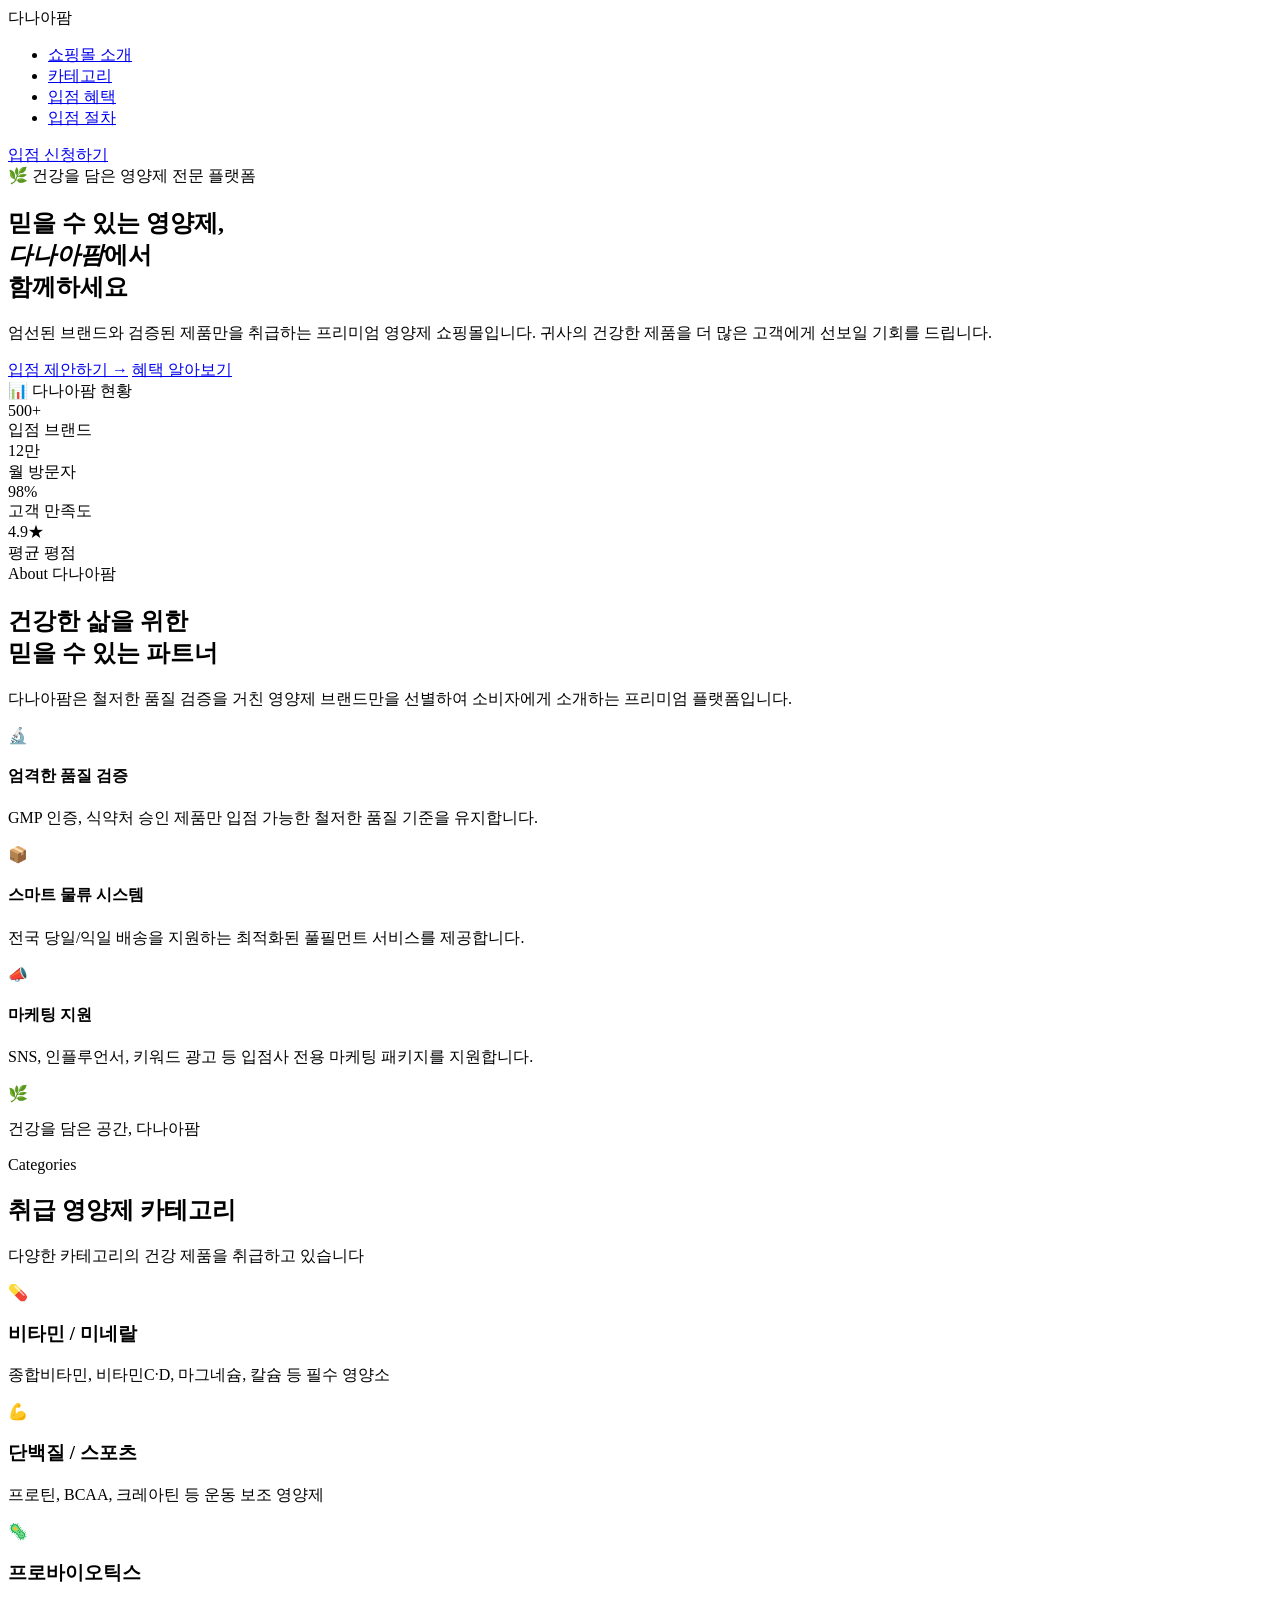
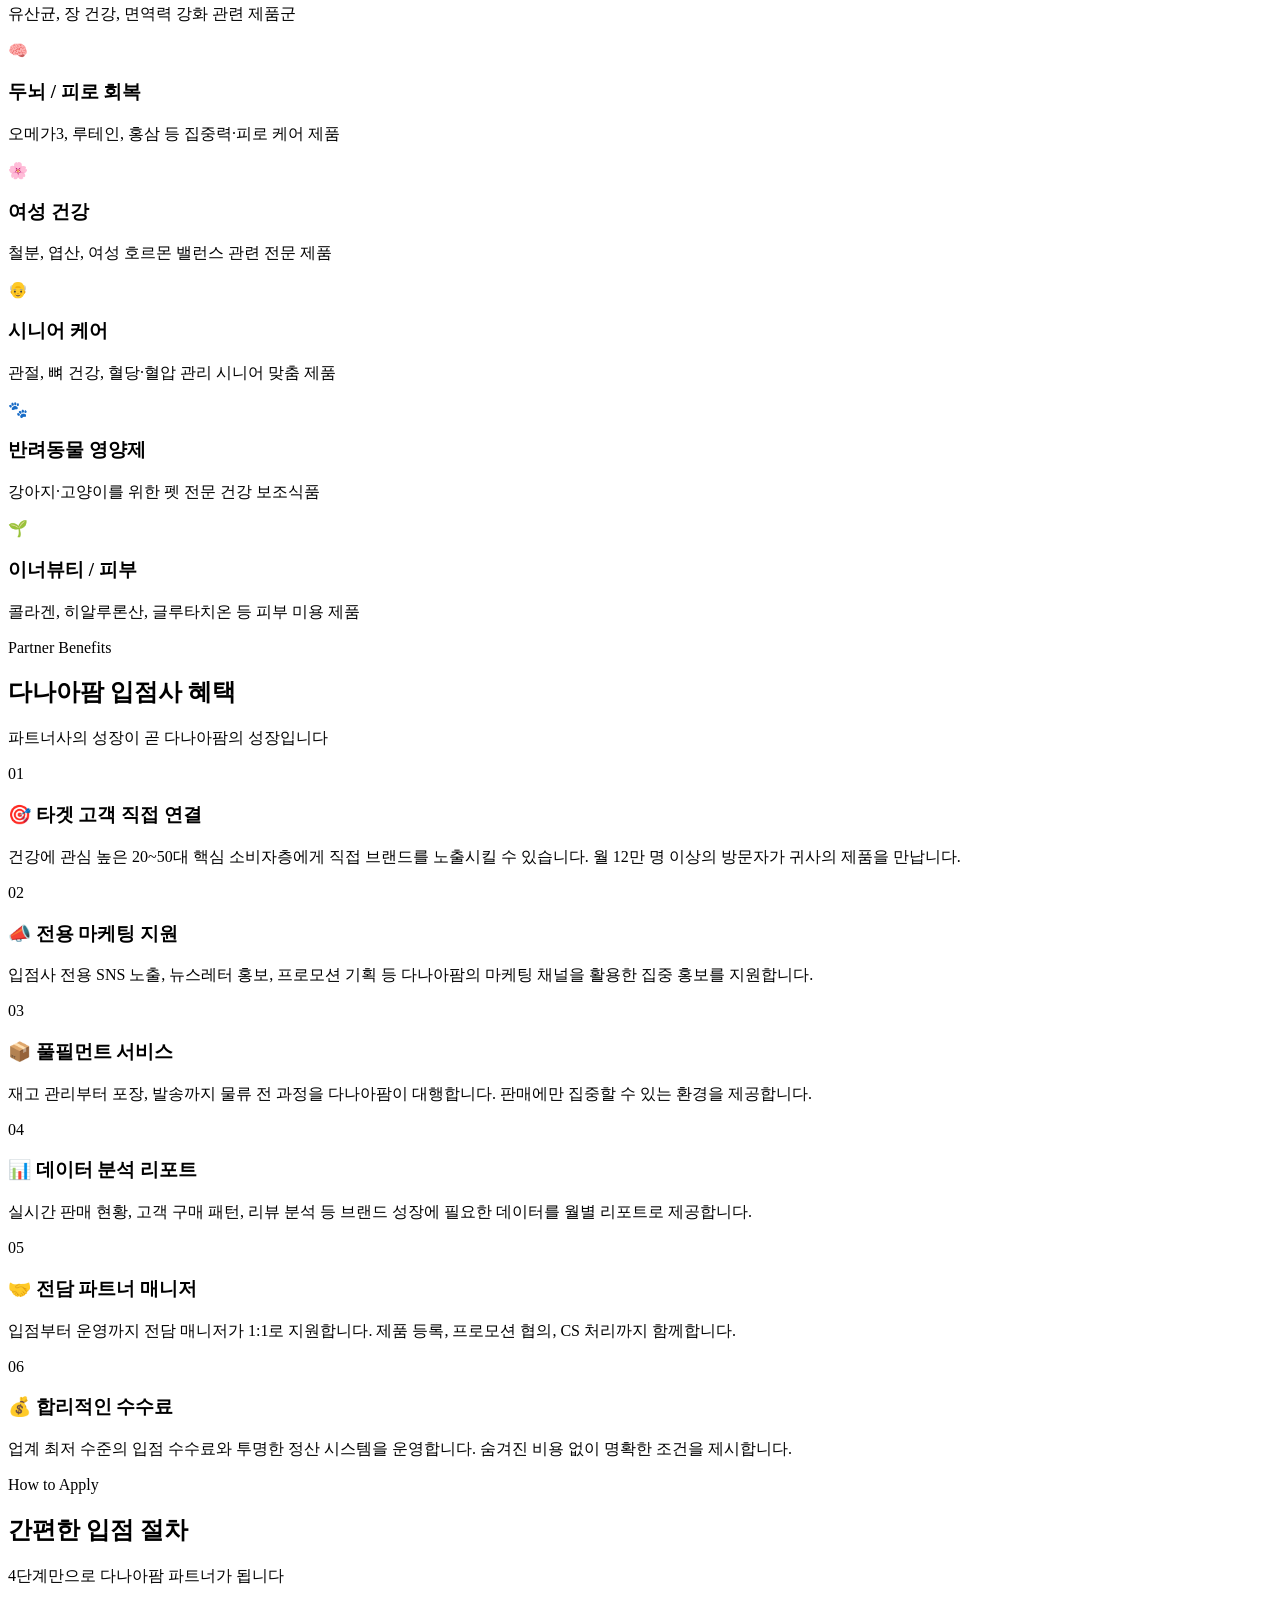
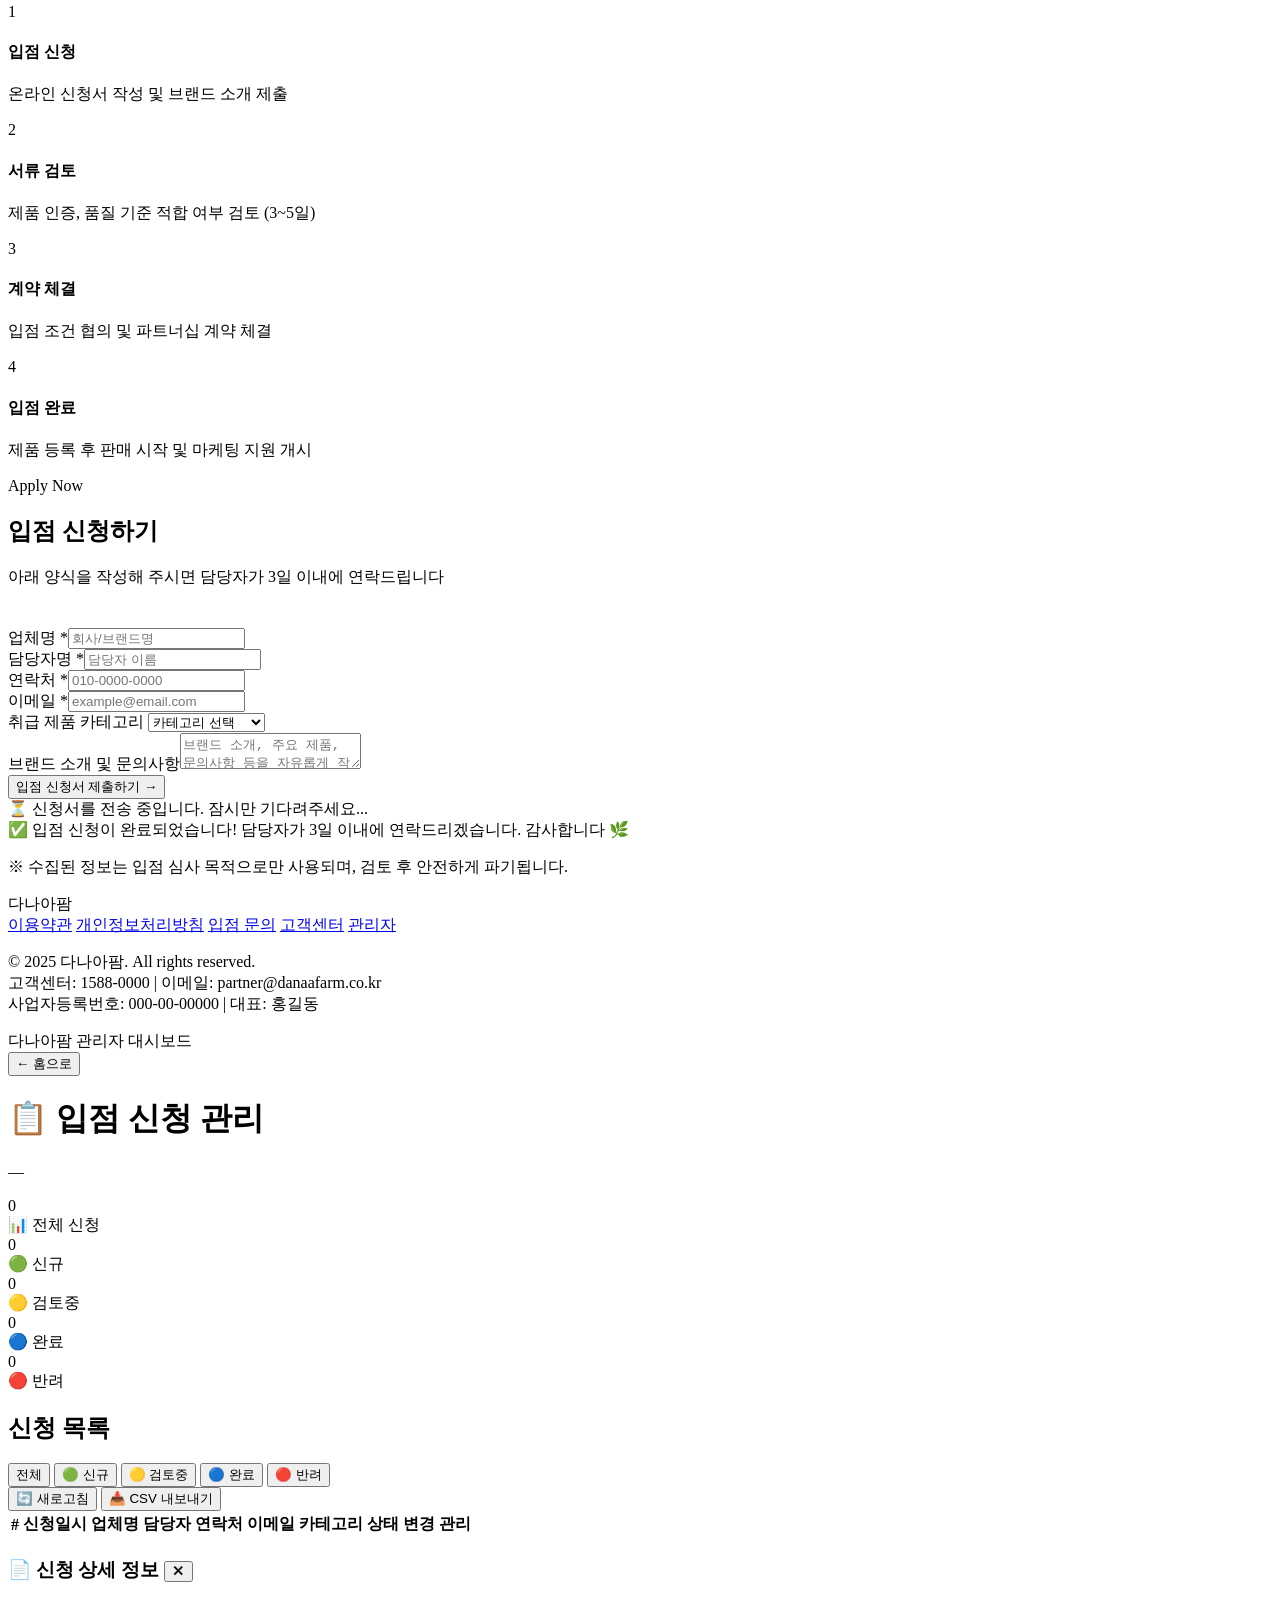
==== commit 080c812b: "Add files via upload" ====
--- a/index.html
+++ b/index.html
@@ -4,7 +4,7 @@
   <meta charset="UTF-8">
   <meta name="viewport" content="width=device-width, initial-scale=1.0">
   <title>다나아팜 - 건강을 담은 쇼핑몰</title>
-  <link rel="stylesheet" href="/danaafarm.css">
+  <link rel="stylesheet" href="/style.css.css">
 
 </head>
 <body>
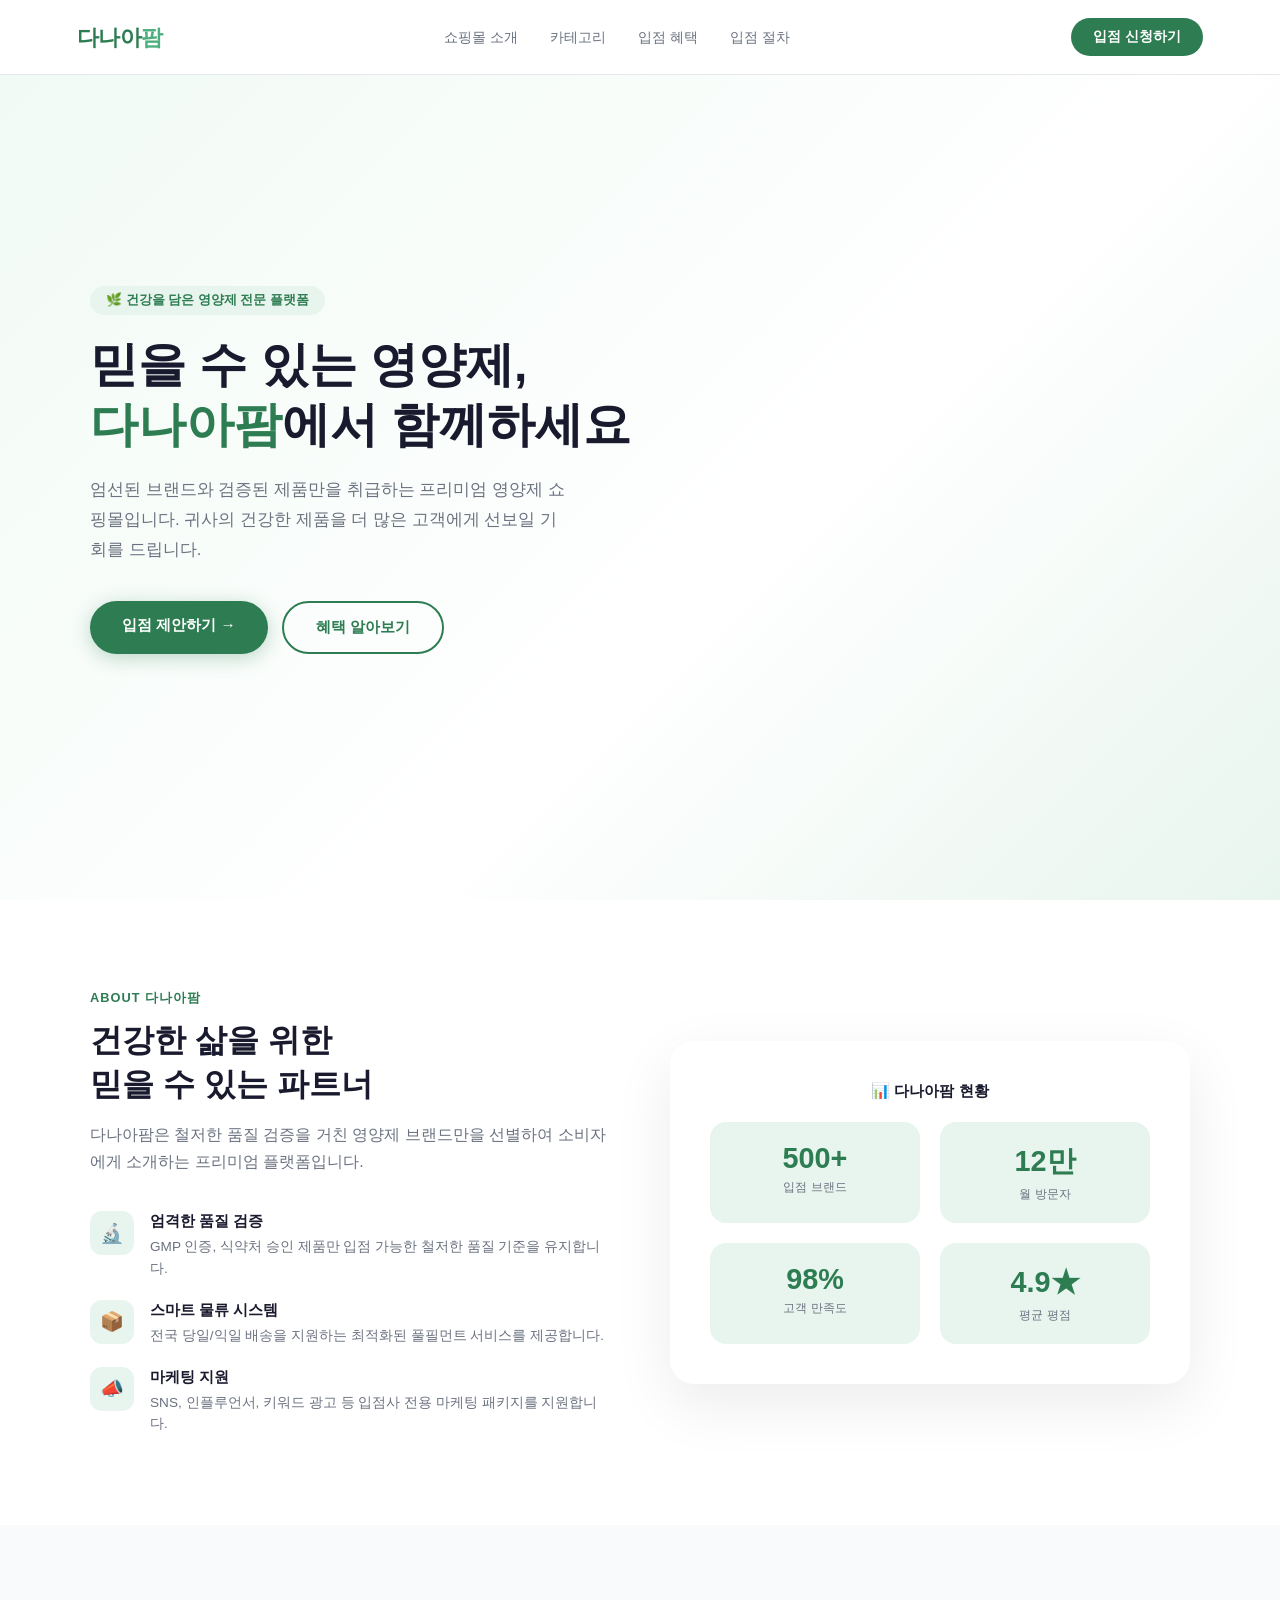
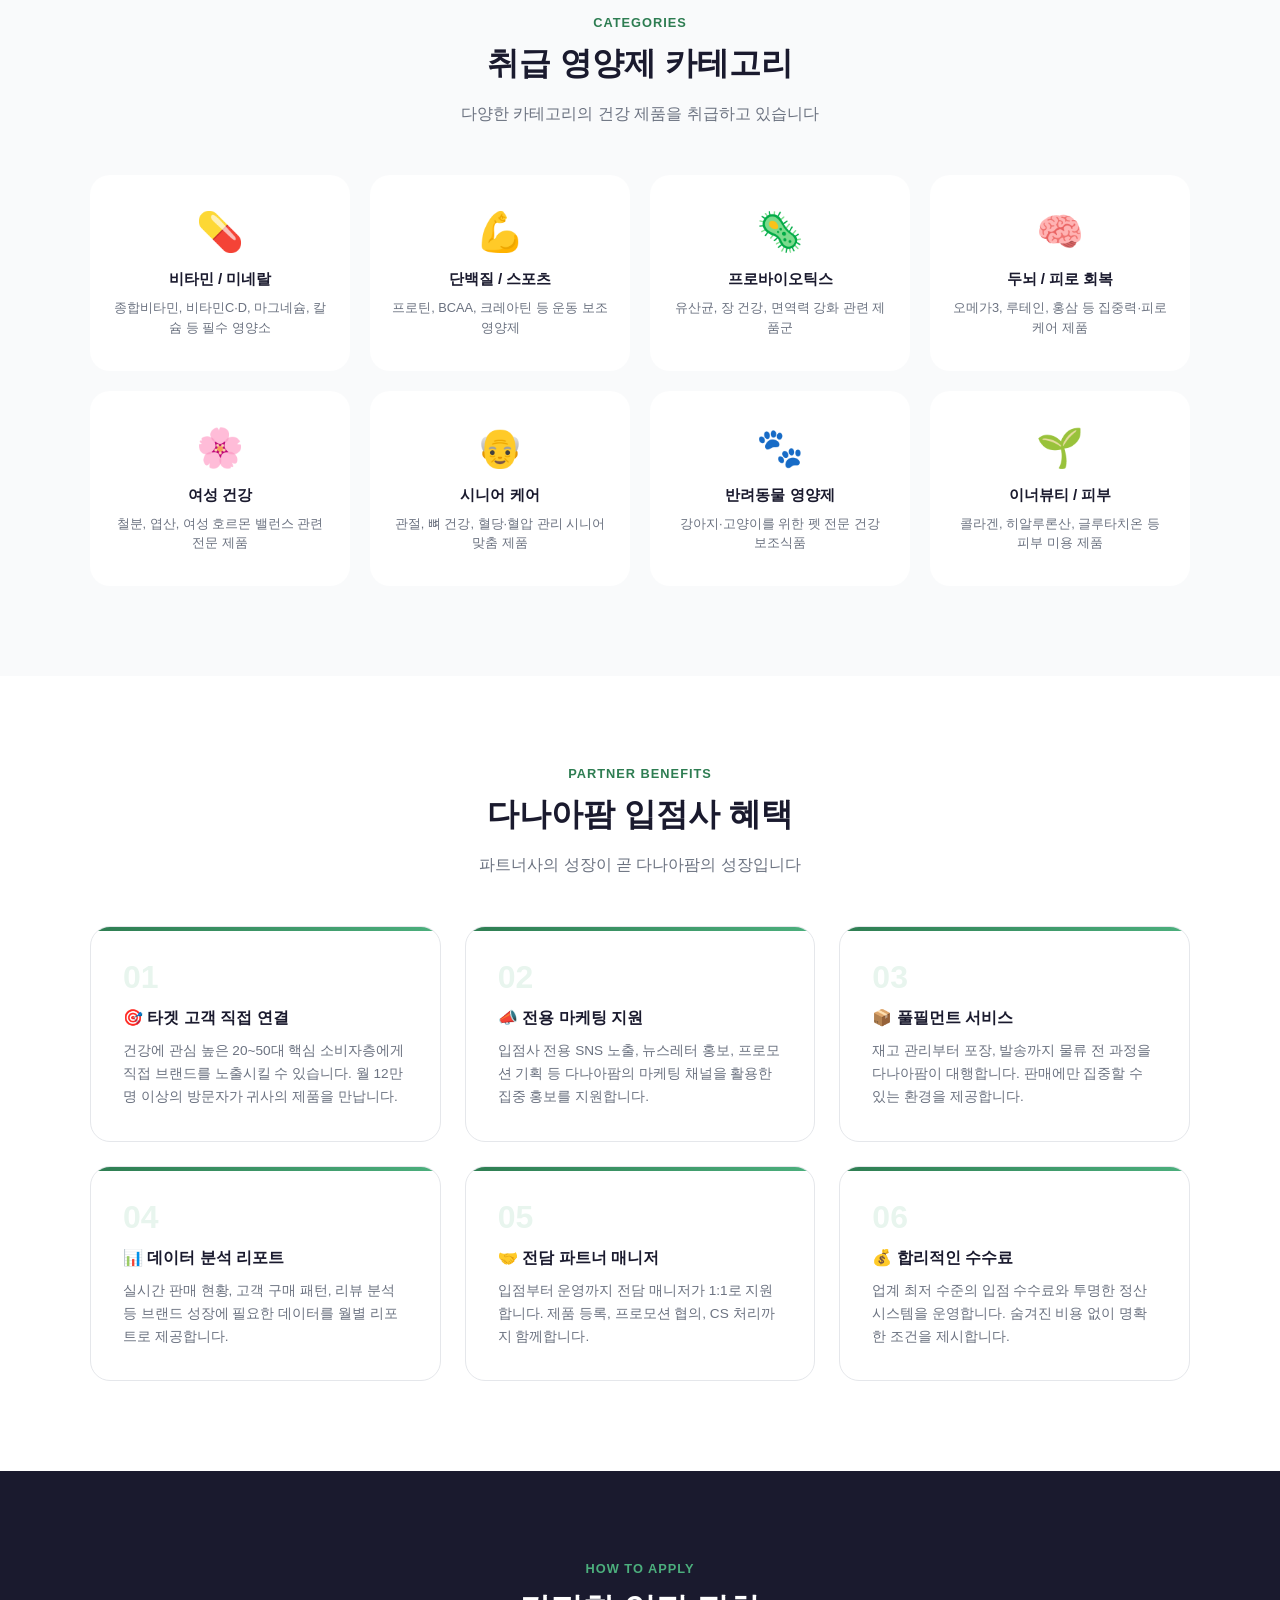
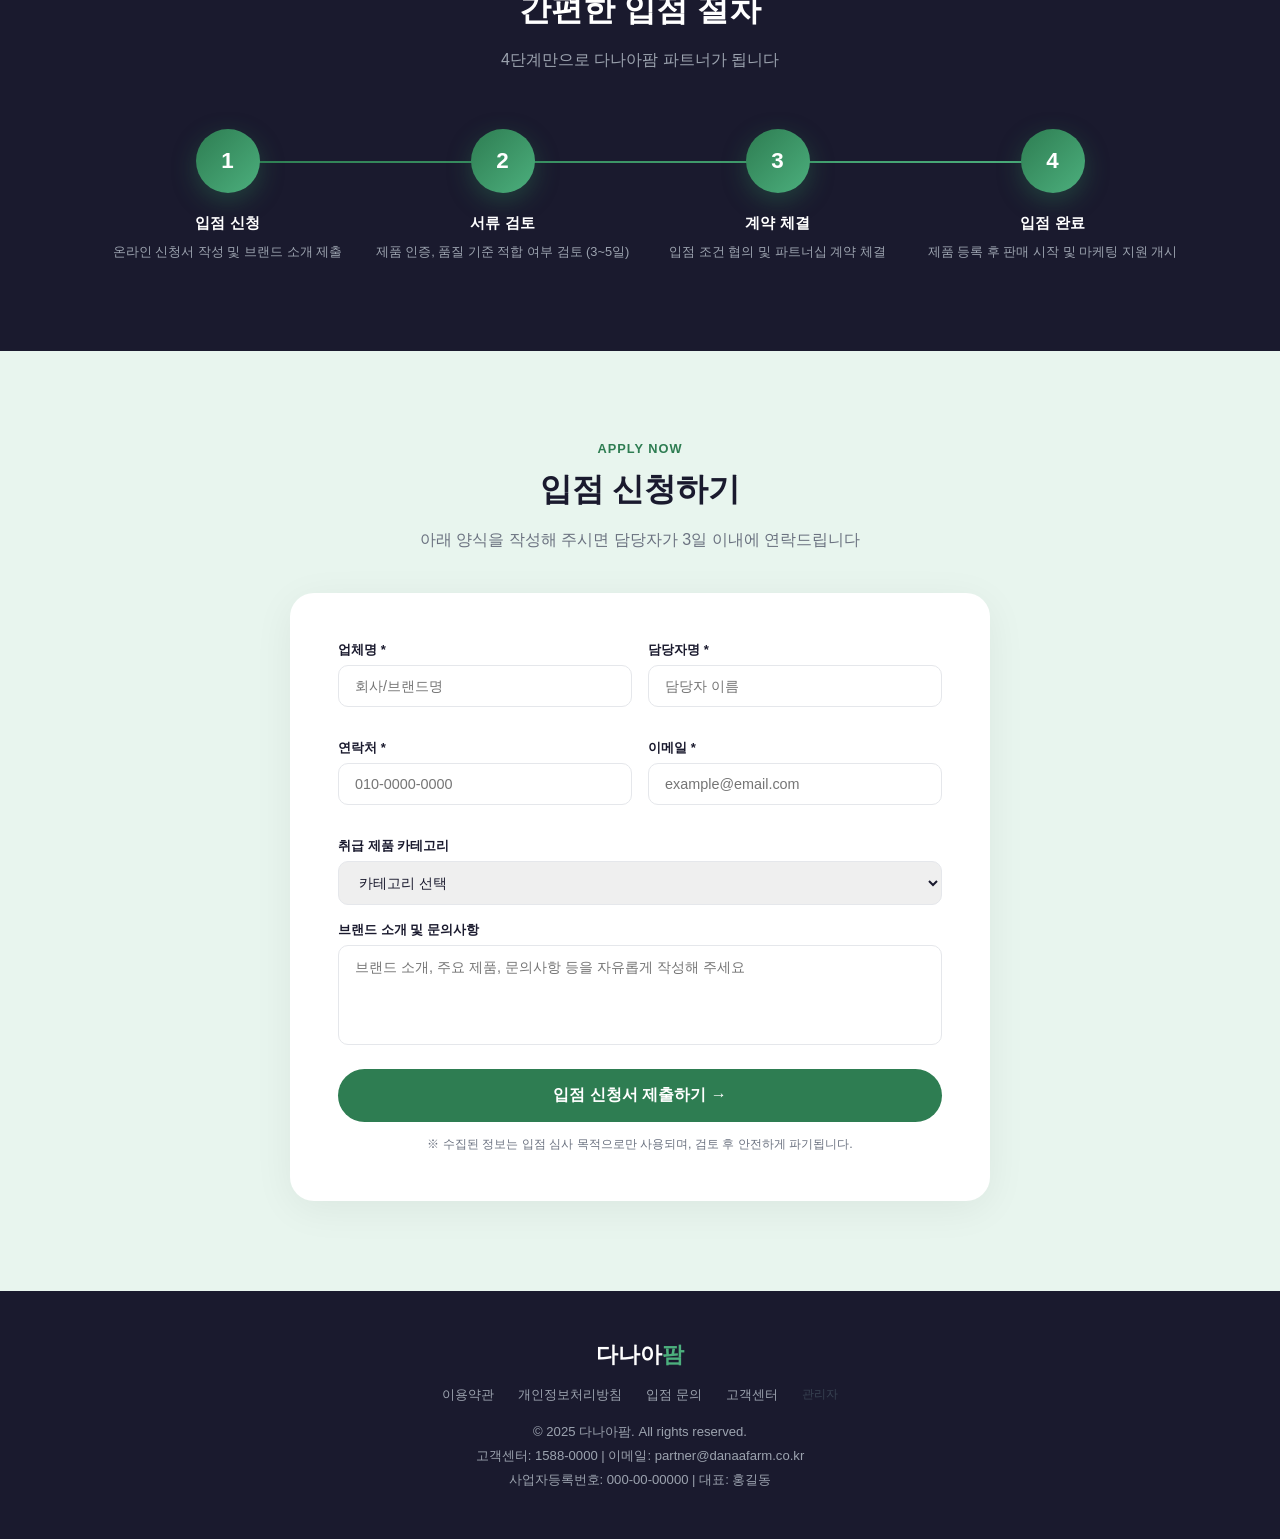
==== commit ad1e168a: "Add files via upload" ====
--- a/index.html
+++ b/index.html
@@ -4,7 +4,7 @@
   <meta charset="UTF-8">
   <meta name="viewport" content="width=device-width, initial-scale=1.0">
   <title>다나아팜 - 건강을 담은 쇼핑몰</title>
-  <link rel="stylesheet" href="/style.css.css">
+  <link rel="stylesheet" href="./css/style.css">
 
 </head>
 <body>
@@ -27,24 +27,14 @@
   <div class="hero-inner">
     <div class="hero-text">
       <div class="hero-badge">🌿 건강을 담은 영양제 전문 플랫폼</div>
-      <h1>믿을 수 있는 영양제,<br><em>다나아팜</em>에서<br>함께하세요</h1>
+      <h1>믿을 수 있는 영양제,<br><em>다나아팜</em>에서 함께하세요</h1>
       <p>엄선된 브랜드와 검증된 제품만을 취급하는 프리미엄 영양제 쇼핑몰입니다. 귀사의 건강한 제품을 더 많은 고객에게 선보일 기회를 드립니다.</p>
       <div class="hero-btns">
         <a href="#apply" class="btn-primary">입점 제안하기 →</a>
         <a href="#benefits" class="btn-outline">혜택 알아보기</a>
       </div>
     </div>
-    <div class="hero-visual">
-      <div class="hero-card">
-        <div class="hero-card-title">📊 다나아팜 현황</div>
-        <div class="stat-grid">
-          <div class="stat-item"><div class="stat-num">500+</div><div class="stat-label">입점 브랜드</div></div>
-          <div class="stat-item"><div class="stat-num">12만</div><div class="stat-label">월 방문자</div></div>
-          <div class="stat-item"><div class="stat-num">98%</div><div class="stat-label">고객 만족도</div></div>
-          <div class="stat-item"><div class="stat-num">4.9★</div><div class="stat-label">평균 평점</div></div>
-        </div>
-      </div>
-    </div>
+
   </div>
 </section>
 
@@ -61,7 +51,17 @@
           <div class="feature-item"><div class="feature-icon">📣</div><div class="feature-text"><h4>마케팅 지원</h4><p>SNS, 인플루언서, 키워드 광고 등 입점사 전용 마케팅 패키지를 지원합니다.</p></div></div>
         </div>
       </div>
-      <div class="about-image"><div class="big-icon">🌿</div><p>건강을 담은 공간, 다나아팜</p></div>
+      <div class="hero-visual">
+        <div class="hero-card">
+          <div class="hero-card-title">📊 다나아팜 현황</div>
+          <div class="stat-grid">
+            <div class="stat-item"><div class="stat-num">500+</div><div class="stat-label">입점 브랜드</div></div>
+            <div class="stat-item"><div class="stat-num">12만</div><div class="stat-label">월 방문자</div></div>
+            <div class="stat-item"><div class="stat-num">98%</div><div class="stat-label">고객 만족도</div></div>
+            <div class="stat-item"><div class="stat-num">4.9★</div><div class="stat-label">평균 평점</div></div>
+         </div>
+        </div>
+      </div>
     </div>
   </div>
 </section>
--- a/css/style.css
+++ b/css/style.css
@@ -0,0 +1,415 @@
+/* =============================================
+   다나아팜 (Danaafarm) - style.css
+   ============================================= */
+
+/* ---------- CSS Variables ---------- */
+:root {
+  --green: #2e7d52;
+  --green-light: #4caf7d;
+  --green-pale: #e8f5ee;
+  --dark: #1a1a2e;
+  --gray: #6b7280;
+  --light: #f9fafb;
+  --white: #ffffff;
+}
+
+/* ---------- Reset ---------- */
+* { margin: 0; padding: 0; box-sizing: border-box; }
+html { scroll-behavior: smooth; }
+body {
+  font-family: 'Apple SD Gothic Neo', 'Noto Sans KR', sans-serif;
+  color: var(--dark);
+  background: var(--white);
+}
+
+/* =============================================
+   NAVIGATION
+   ============================================= */
+nav {
+  position: fixed; top: 0; width: 100%;
+  background: rgba(255,255,255,0.95);
+  backdrop-filter: blur(10px);
+  z-index: 100;
+  display: flex; justify-content: space-between; align-items: center;
+  padding: 18px 6%;
+  border-bottom: 1px solid #e5e7eb;
+}
+.logo {
+  font-size: 1.4rem; font-weight: 800;
+  color: var(--green); letter-spacing: -0.5px; cursor: pointer;
+}
+.logo span { color: var(--green-light); }
+.nav-links { display: flex; gap: 32px; list-style: none; }
+.nav-links a {
+  text-decoration: none; color: var(--gray);
+  font-size: 0.9rem; font-weight: 500; transition: color 0.2s;
+}
+.nav-links a:hover { color: var(--green); }
+.nav-cta {
+  background: var(--green); color: white;
+  padding: 10px 22px; border-radius: 50px;
+  font-size: 0.85rem; font-weight: 600;
+  text-decoration: none; transition: background 0.2s;
+}
+.nav-cta:hover { background: var(--green-light); }
+
+/* =============================================
+   HERO
+   ============================================= */
+.hero {
+  min-height: 100vh; display: flex; align-items: center;
+  background: linear-gradient(135deg, #f0faf4 0%, #ffffff 60%, #e8f5ee 100%);
+  padding: 120px 6% 80px;
+}
+.hero-inner {
+  max-width: 1100px; margin: 0 auto;
+  display: flex; align-items: center; gap: 60px; width: 100%;
+}
+.hero-text { flex: 1; }
+.hero-badge {
+  display: inline-block; background: var(--green-pale); color: var(--green);
+  padding: 6px 16px; border-radius: 50px;
+  font-size: 0.8rem; font-weight: 600; margin-bottom: 20px;
+}
+.hero h1 { font-size: 3rem; font-weight: 800; line-height: 1.25; margin-bottom: 20px; }
+.hero h1 em { color: var(--green); font-style: normal; }
+.hero p {
+  font-size: 1.05rem; color: var(--gray);
+  line-height: 1.8; margin-bottom: 36px; max-width: 480px;
+}
+.hero-btns { display: flex; gap: 14px; flex-wrap: wrap; }
+
+/* Buttons */
+.btn-primary {
+  background: var(--green); color: white;
+  padding: 14px 32px; border-radius: 50px;
+  font-size: 0.95rem; font-weight: 700;
+  text-decoration: none; transition: all 0.2s;
+  box-shadow: 0 4px 20px rgba(46,125,82,0.3);
+}
+.btn-primary:hover { background: var(--green-light); transform: translateY(-2px); }
+.btn-outline {
+  border: 2px solid var(--green); color: var(--green);
+  padding: 14px 32px; border-radius: 50px;
+  font-size: 0.95rem; font-weight: 700;
+  text-decoration: none; transition: all 0.2s;
+}
+.btn-outline:hover { background: var(--green-pale); }
+
+
+
+/* =============================================
+   SECTION COMMON
+   ============================================= */
+section { padding: 90px 6%; }
+.section-inner { max-width: 1100px; margin: 0 auto; }
+.section-label {
+  color: var(--green); font-size: 0.8rem; font-weight: 700;
+  letter-spacing: 1px; text-transform: uppercase; margin-bottom: 12px;
+}
+.section-title { font-size: 2rem; font-weight: 800; margin-bottom: 14px; }
+.section-sub { color: var(--gray); font-size: 1rem; line-height: 1.7; }
+
+/* =============================================
+   ABOUT
+   ============================================= */
+.about-grid { display: grid; grid-template-columns: 1fr 1fr; gap: 60px; align-items: center; }
+.about-features { display: flex; flex-direction: column; gap: 20px; margin-top: 36px; }
+.feature-item { display: flex; gap: 16px; align-items: flex-start; }
+.feature-icon {
+  width: 44px; height: 44px; background: var(--green-pale);
+  border-radius: 12px; display: flex; align-items: center;
+  justify-content: center; font-size: 1.2rem; flex-shrink: 0;
+}
+.feature-text h4 { font-size: 0.95rem; font-weight: 700; margin-bottom: 4px; }
+.feature-text p { font-size: 0.85rem; color: var(--gray); line-height: 1.6; }
+/* Hero Card */
+.hero-visual { flex: 1; display: flex; justify-content: center; }
+.hero-card {
+  width: 100%;
+  max-width: 100%;
+  background: white; border-radius: 24px; padding: 40px;
+  box-shadow: 0 20px 60px rgba(0,0,0,0.08);
+}
+.stat-grid { display: grid; grid-template-columns: 1fr 1fr; gap: 20px; }
+.stat-item {
+  text-align: center; padding: 20px;
+  background: var(--green-pale); border-radius: 16px;
+}
+.stat-num { font-size: 1.8rem; font-weight: 800; color: var(--green); }
+.stat-label { font-size: 0.78rem; color: var(--gray); margin-top: 4px; }
+.hero-card-title { text-align: center; font-weight: 700; margin-bottom: 20px; font-size: 0.95rem; }
+/* =============================================
+   CATEGORIES
+   ============================================= */
+.categories { background: var(--light); }
+.cat-header { text-align: center; margin-bottom: 48px; }
+.cat-grid { display: grid; grid-template-columns: repeat(4, 1fr); gap: 20px; }
+.cat-card {
+  background: white; border-radius: 20px; padding: 32px 20px;
+  text-align: center; transition: all 0.2s; border: 2px solid transparent;
+}
+.cat-card:hover {
+  border-color: var(--green-light);
+  transform: translateY(-4px);
+  box-shadow: 0 12px 30px rgba(0,0,0,0.08);
+}
+.cat-emoji { font-size: 2.4rem; margin-bottom: 14px; }
+.cat-card h3 { font-size: 0.95rem; font-weight: 700; margin-bottom: 8px; }
+.cat-card p { font-size: 0.8rem; color: var(--gray); line-height: 1.5; }
+
+/* =============================================
+   BENEFITS
+   ============================================= */
+.benefits-header { text-align: center; margin-bottom: 48px; }
+.benefits-grid { display: grid; grid-template-columns: repeat(3, 1fr); gap: 24px; }
+.benefit-card {
+  border: 1px solid #e5e7eb; border-radius: 20px; padding: 32px;
+  transition: all 0.2s; position: relative; overflow: hidden;
+}
+.benefit-card::before {
+  content: ''; position: absolute; top: 0; left: 0; right: 0; height: 4px;
+  background: linear-gradient(90deg, var(--green), var(--green-light));
+}
+.benefit-card:hover { box-shadow: 0 16px 40px rgba(0,0,0,0.08); transform: translateY(-4px); }
+.benefit-num { font-size: 2rem; font-weight: 800; color: var(--green-pale); margin-bottom: 12px; }
+.benefit-card h3 { font-size: 1rem; font-weight: 700; margin-bottom: 10px; }
+.benefit-card p { font-size: 0.85rem; color: var(--gray); line-height: 1.7; }
+
+/* =============================================
+   PROCESS
+   ============================================= */
+.process { background: var(--dark); color: white; }
+.process-header { text-align: center; margin-bottom: 56px; }
+.process-header .section-title { color: white; }
+.process-header .section-sub { color: #9ca3af; }
+.process-steps { display: flex; position: relative; }
+.process-steps::before {
+  content: ''; position: absolute; top: 32px; left: 10%; right: 10%;
+  height: 2px; background: linear-gradient(90deg, var(--green), var(--green-light)); z-index: 0;
+}
+.step { flex: 1; text-align: center; position: relative; z-index: 1; }
+.step-circle {
+  width: 64px; height: 64px; border-radius: 50%;
+  background: linear-gradient(135deg, var(--green), var(--green-light));
+  display: flex; align-items: center; justify-content: center;
+  margin: 0 auto 20px; font-size: 1.4rem; font-weight: 800; color: white;
+  box-shadow: 0 8px 24px rgba(46,125,82,0.4);
+}
+.step h4 { font-size: 0.95rem; font-weight: 700; margin-bottom: 8px; color: white; }
+.step p { font-size: 0.8rem; color: #9ca3af; line-height: 1.5; padding: 0 8px; }
+
+/* =============================================
+   APPLY FORM
+   ============================================= */
+.form-section { background: var(--green-pale); }
+.form-inner { max-width: 700px; margin: 0 auto; text-align: center; }
+.form-card {
+  background: white; border-radius: 24px; padding: 48px;
+  box-shadow: 0 8px 40px rgba(0,0,0,0.06);
+}
+.form-row { display: grid; grid-template-columns: 1fr 1fr; gap: 16px; margin-bottom: 16px; }
+.form-group { display: flex; flex-direction: column; gap: 6px; margin-bottom: 16px; text-align: left; }
+.form-group label { font-size: 0.82rem; font-weight: 600; color: var(--dark); }
+.form-group input,
+.form-group textarea,
+.form-group select {
+  border: 1px solid #e5e7eb; border-radius: 10px;
+  padding: 12px 16px; font-size: 0.9rem; color: var(--dark);
+  outline: none; transition: border 0.2s; font-family: inherit;
+}
+.form-group input:focus,
+.form-group textarea:focus,
+.form-group select:focus { border-color: var(--green); }
+.form-group textarea { height: 100px; resize: none; }
+.form-submit {
+  width: 100%; background: var(--green); color: white; border: none;
+  padding: 16px; border-radius: 50px; font-size: 1rem; font-weight: 700;
+  cursor: pointer; transition: all 0.2s; margin-top: 8px;
+}
+.form-submit:hover { background: var(--green-light); }
+.form-submit:disabled { background: #9ca3af; cursor: not-allowed; }
+.success-msg {
+  display: none; background: var(--green-pale); border-radius: 16px;
+  padding: 24px; text-align: center; color: var(--green);
+  font-weight: 600; margin-top: 16px;
+}
+.sending-msg { display: none; color: var(--gray); font-size: 0.85rem; margin-top: 12px; }
+.form-note { font-size: 0.78rem; color: var(--gray); margin-top: 14px; }
+
+/* =============================================
+   FOOTER
+   ============================================= */
+footer { background: var(--dark); color: #9ca3af; padding: 48px 6%; text-align: center; }
+.footer-logo { font-size: 1.4rem; font-weight: 800; color: white; margin-bottom: 12px; cursor: pointer; }
+.footer-logo span { color: var(--green-light); }
+.footer-links { display: flex; justify-content: center; gap: 24px; margin: 16px 0; flex-wrap: wrap; }
+.footer-links a { color: #9ca3af; text-decoration: none; font-size: 0.82rem; }
+.footer-links a:hover { color: var(--green-light); }
+.admin-link { color: #374151 !important; font-size: 0.75rem !important; }
+footer p { font-size: 0.82rem; line-height: 1.8; }
+
+/* =============================================
+   STATUS BADGES
+   ============================================= */
+.badge { display: inline-block; padding: 3px 10px; border-radius: 50px; font-size: 0.72rem; font-weight: 600; }
+.badge-신규    { background: #dcfce7; color: #16a34a; }
+.badge-검토중  { background: #fef9c3; color: #ca8a04; }
+.badge-완료    { background: #dbeafe; color: #1d4ed8; }
+.badge-반려    { background: #fee2e2; color: #dc2626; }
+
+/* =============================================
+   ADMIN PANEL
+   ============================================= */
+#adminPanel {
+  display: none; position: fixed; inset: 0;
+  background: #f3f4f6; z-index: 9999; overflow-y: auto;
+}
+.admin-nav {
+  background: var(--dark); padding: 16px 32px;
+  display: flex; justify-content: space-between; align-items: center;
+}
+.admin-nav-logo { color: white; font-weight: 800; font-size: 1.1rem; }
+.admin-nav-logo span { color: var(--green-light); }
+.admin-close {
+  background: none; border: 1px solid #4b5563; color: #9ca3af;
+  padding: 8px 16px; border-radius: 8px; cursor: pointer; font-size: 0.85rem;
+}
+.admin-close:hover { background: #374151; }
+.admin-body { max-width: 1100px; margin: 0 auto; padding: 32px 24px; }
+.admin-header { margin-bottom: 28px; }
+.admin-header h1 { font-size: 1.5rem; font-weight: 800; color: var(--dark); }
+.admin-header p { color: var(--gray); font-size: 0.88rem; margin-top: 4px; }
+.admin-stats { display: grid; grid-template-columns: repeat(5, 1fr); gap: 16px; margin-bottom: 28px; }
+.admin-stat { background: white; border-radius: 16px; padding: 20px 24px; box-shadow: 0 2px 8px rgba(0,0,0,0.05); }
+.admin-stat-num { font-size: 1.8rem; font-weight: 800; color: var(--green); }
+.admin-stat-label { font-size: 0.78rem; color: var(--gray); margin-top: 4px; }
+.admin-toolbar {
+  display: flex; justify-content: space-between; align-items: center;
+  margin-bottom: 16px; flex-wrap: wrap; gap: 12px;
+}
+.admin-toolbar h2 { font-size: 1rem; font-weight: 700; }
+.admin-actions { display: flex; gap: 10px; }
+.ftab{background:white;border:1px solid #e5e7eb;color:var(--gray);padding:6px 14px;border-radius:50px;font-size:.78rem;font-weight:600;cursor:pointer;transition:all .2s;}
+.ftab.active,.ftab:hover{background:var(--green);color:white;border-color:var(--green);}
+.admin-actions{display:flex;gap:10px;}
+
+.btn-export {
+  background: var(--green); color: white; border: none;
+  padding: 9px 18px; border-radius: 8px; font-size: 0.82rem; font-weight: 600; cursor: pointer;
+}
+.btn-export:hover { background: var(--green-light); }
+.btn-refresh {
+  background: white; color: var(--dark); border: 1px solid #e5e7eb;
+  padding: 9px 18px; border-radius: 8px; font-size: 0.82rem; font-weight: 600; cursor: pointer;
+}
+.btn-refresh:hover { background: #f9fafb; }
+
+/* Table */
+.applications-table { background: white; border-radius: 16px; overflow: hidden; box-shadow: 0 2px 8px rgba(0,0,0,0.05); }
+.table-wrap { overflow-x: auto; }
+table { width: 100%; border-collapse: collapse; }
+th {
+  background: #f9fafb; padding: 14px 16px; text-align: left;
+  font-size: 0.78rem; font-weight: 700; color: var(--gray);
+  text-transform: uppercase; letter-spacing: 0.5px; border-bottom: 1px solid #e5e7eb;
+}
+td { padding: 14px 16px; font-size: 0.85rem; border-bottom: 1px solid #f3f4f6; vertical-align: middle; }
+tr:last-child td { border-bottom: none; }
+tr:hover td { background: #f9fafb; }
+
+/* Status Select */
+.status-select {
+  border: 1px solid #e5e7eb; border-radius: 8px;
+  padding: 5px 10px; font-size: 0.78rem; font-weight: 600;
+  cursor: pointer; outline: none; font-family: inherit;
+  background: white; transition: border 0.2s;
+}
+.status-select:focus { border-color: var(--green); }
+.status-select.s-신규   { background: #dcfce7; color: #16a34a; border-color: #86efac; }
+.status-select.s-검토중 { background: #fef9c3; color: #ca8a04; border-color: #fde047; }
+.status-select.s-완료   { background: #dbeafe; color: #1d4ed8; border-color: #93c5fd; }
+.status-select.s-반려   { background: #fee2e2; color: #dc2626; border-color: #fca5a5; }
+
+/* Action buttons */
+.detail-btn {
+  background: var(--green-pale); color: var(--green); border: none;
+  padding: 5px 12px; border-radius: 6px; font-size: 0.75rem; font-weight: 600; cursor: pointer;
+}
+.detail-btn:hover { background: var(--green); color: white; }
+.delete-btn {
+  background: #fee2e2; color: #dc2626; border: none;
+  padding: 5px 10px; border-radius: 6px; font-size: 0.75rem; cursor: pointer; margin-left: 4px;
+}
+.delete-btn:hover { background: #dc2626; color: white; }
+
+/* Empty State */
+.empty-state { text-align: center; padding: 60px 20px; color: var(--gray); }
+.empty-state .empty-icon { font-size: 3rem; margin-bottom: 12px; }
+
+/* =============================================
+   LOGIN MODAL
+   ============================================= */
+#loginPanel {
+  display: none; position: fixed; inset: 0;
+  background: rgba(0,0,0,0.7); z-index: 9998;
+  align-items: center; justify-content: center;
+}
+.login-card {
+  background: white; border-radius: 24px; padding: 48px 40px;
+  max-width: 380px; width: 90%; text-align: center;
+  box-shadow: 0 20px 60px rgba(0,0,0,0.3);
+}
+.login-card h2 { font-size: 1.3rem; font-weight: 800; margin-bottom: 6px; }
+.login-card p { color: var(--gray); font-size: 0.85rem; margin-bottom: 28px; }
+.login-input {
+  width: 100%; border: 1px solid #e5e7eb; border-radius: 10px;
+  padding: 13px 16px; font-size: 0.95rem; outline: none;
+  margin-bottom: 14px; font-family: inherit; text-align: center; letter-spacing: 2px;
+}
+.login-input:focus { border-color: var(--green); }
+.login-btn {
+  width: 100%; background: var(--green); color: white; border: none;
+  padding: 14px; border-radius: 50px; font-size: 0.95rem; font-weight: 700; cursor: pointer;
+}
+.login-btn:hover { background: var(--green-light); }
+.login-error { color: #ef4444; font-size: 0.82rem; margin-top: 8px; display: none; }
+.login-cancel { color: var(--gray); font-size: 0.82rem; margin-top: 14px; cursor: pointer; display: block; }
+.login-cancel:hover { color: var(--dark); }
+
+/* =============================================
+   DETAIL MODAL
+   ============================================= */
+#detailModal {
+  display: none; position: fixed; inset: 0;
+  background: rgba(0,0,0,0.5); z-index: 10000;
+  align-items: center; justify-content: center;
+}
+.modal-card {
+  background: white; border-radius: 20px; padding: 36px;
+  max-width: 500px; width: 90%; box-shadow: 0 20px 60px rgba(0,0,0,0.2);
+}
+.modal-card h3 {
+  font-size: 1.1rem; font-weight: 800; margin-bottom: 20px;
+  display: flex; justify-content: space-between; align-items: center;
+}
+.modal-close { background: none; border: none; font-size: 1.2rem; cursor: pointer; color: var(--gray); }
+.modal-row { display: flex; gap: 12px; margin-bottom: 12px; }
+.modal-label { font-size: 0.78rem; font-weight: 700; color: var(--gray); min-width: 80px; padding-top: 2px; }
+.modal-val { font-size: 0.88rem; color: var(--dark); line-height: 1.6; }
+
+/* =============================================
+   RESPONSIVE
+   ============================================= */
+@media (max-width: 768px) {
+  .hero-inner { flex-direction: column; }
+  .hero h1 { font-size: 2rem; }
+  .about-grid { grid-template-columns: 1fr; }
+  .cat-grid { grid-template-columns: repeat(2, 1fr); }
+  .benefits-grid { grid-template-columns: 1fr; }
+  .process-steps { flex-direction: column; gap: 24px; }
+  .process-steps::before { display: none; }
+  .form-row { grid-template-columns: 1fr; }
+  .nav-links { display: none; }
+  .admin-stats { grid-template-columns: repeat(2, 1fr); }
+}
